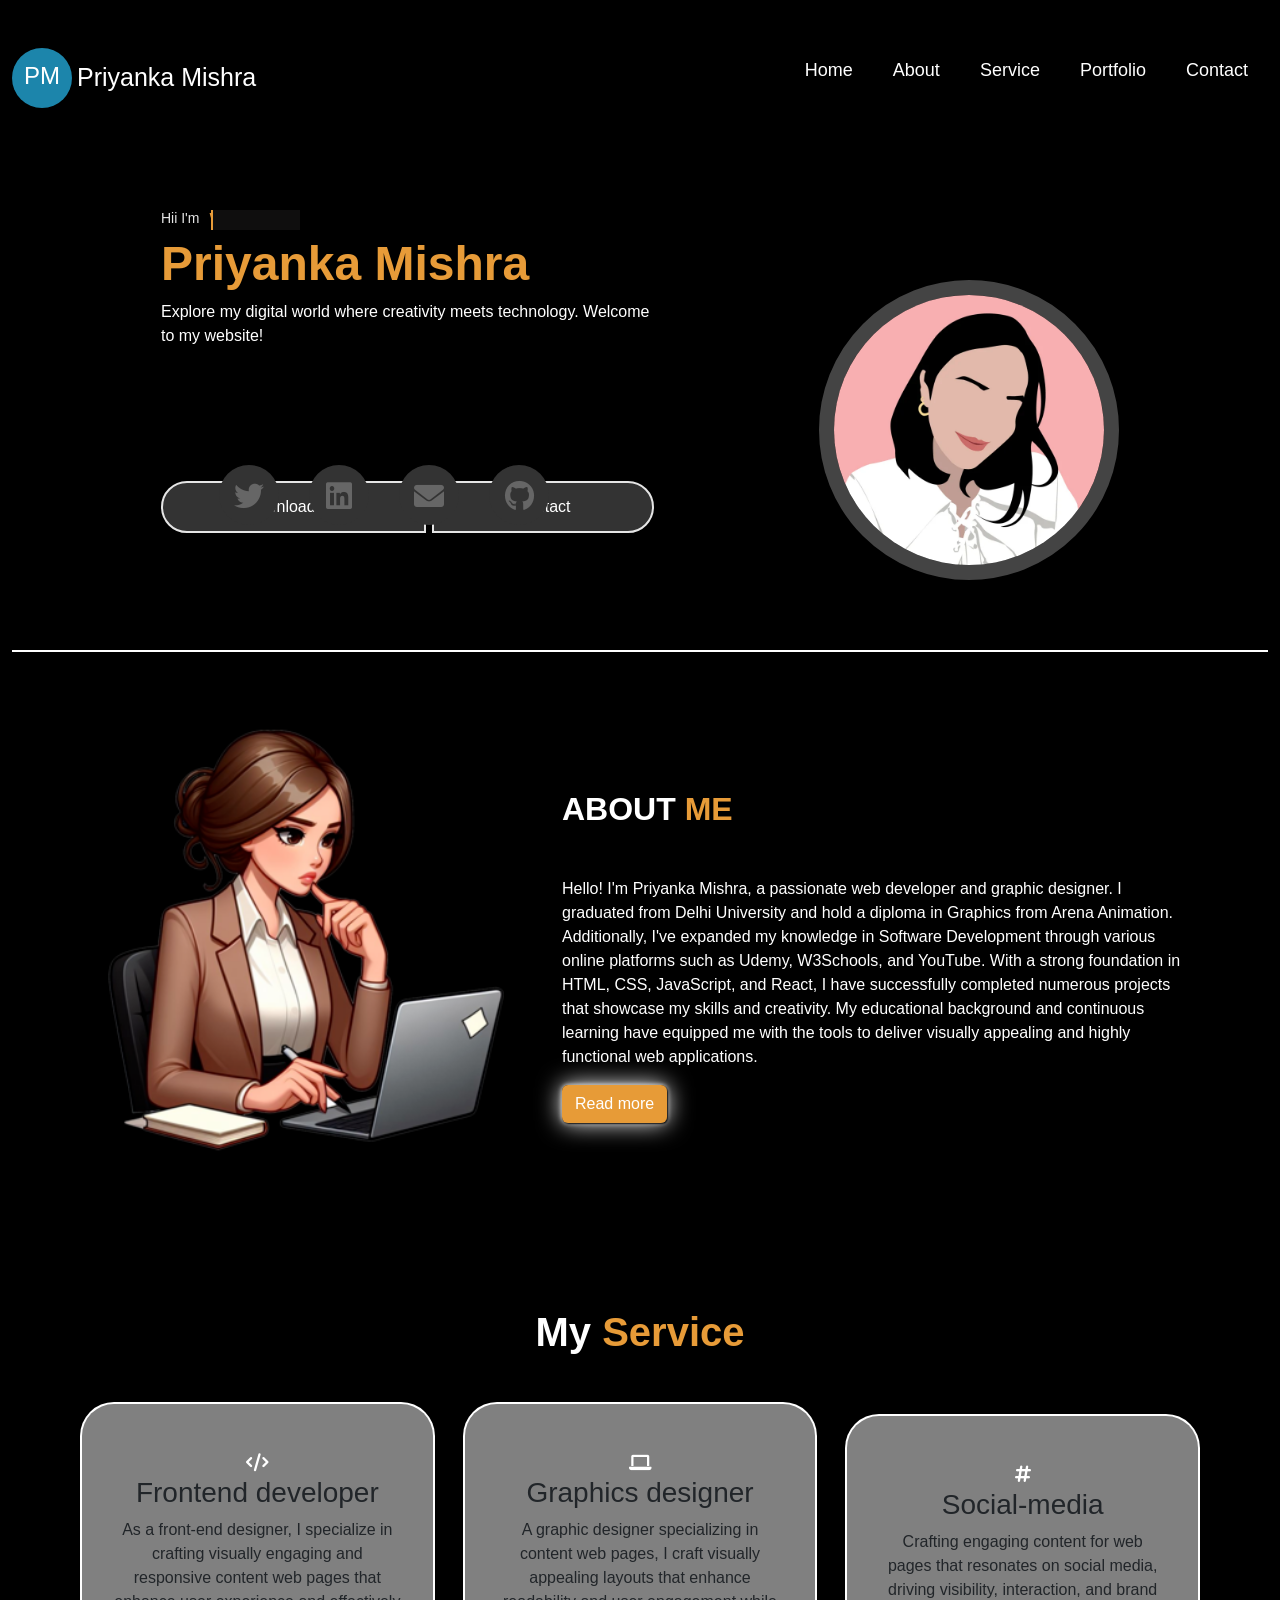
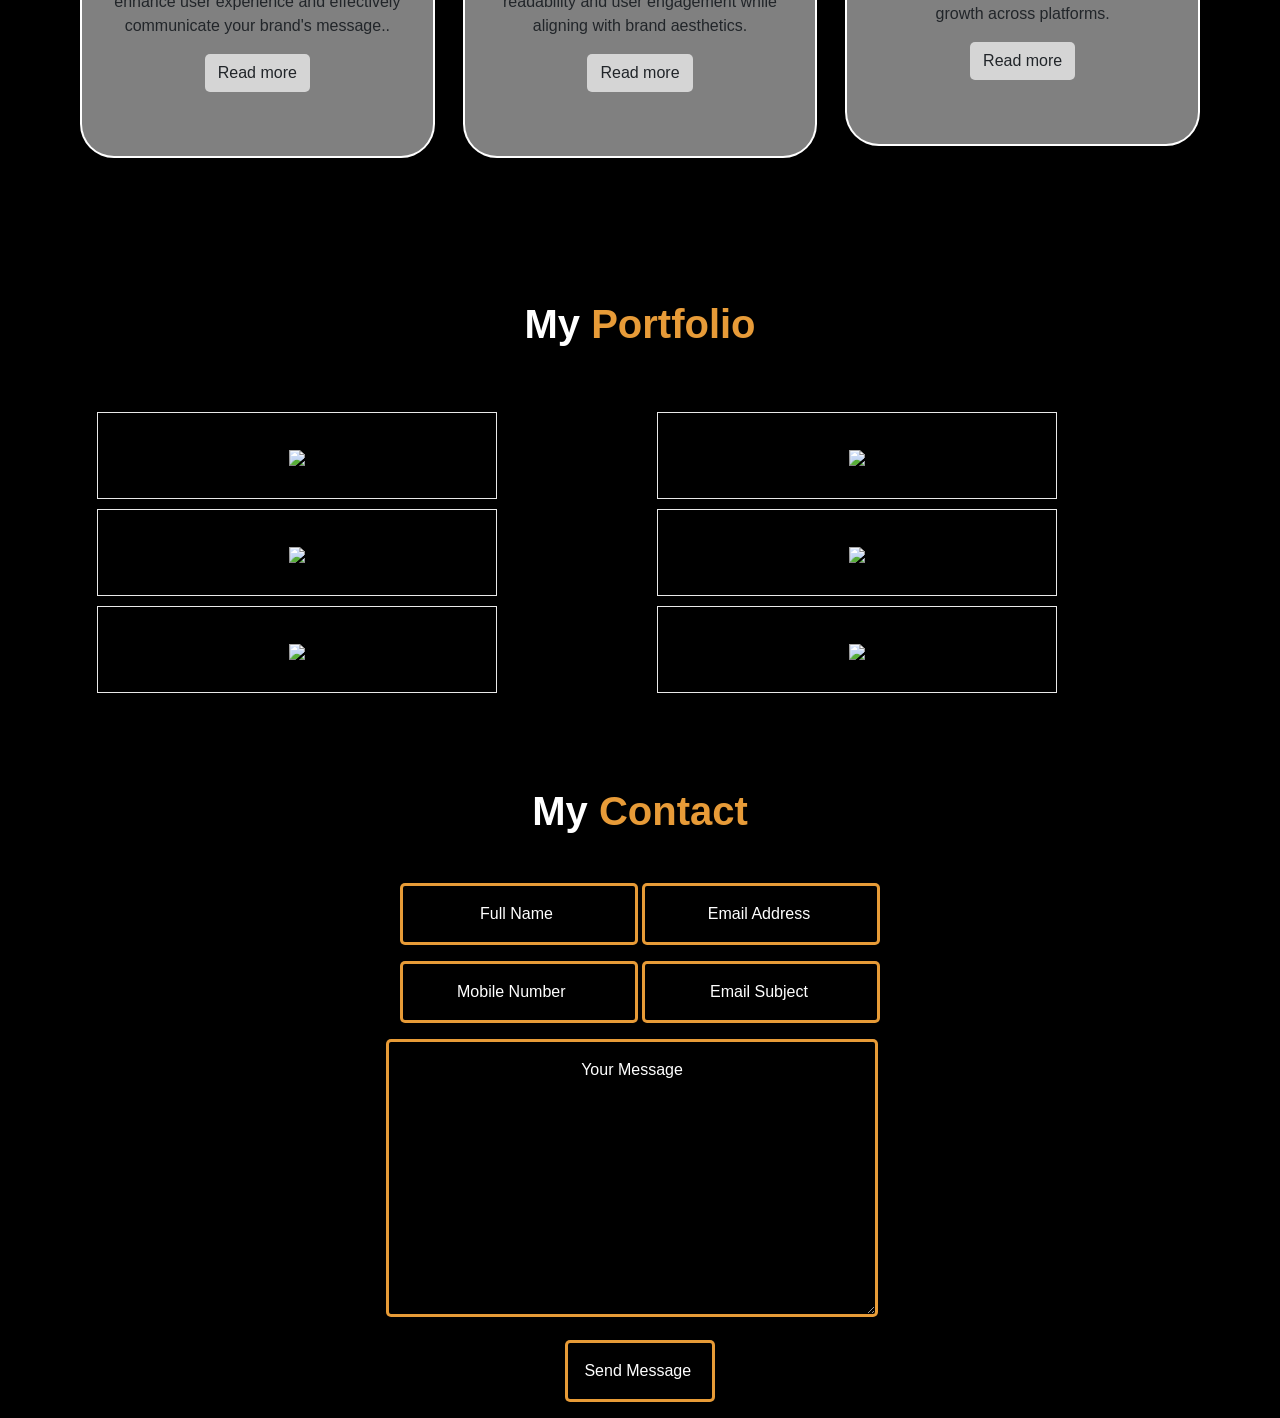
==== index.html @ 5ef2adea "Update index.html" ====
<!DOCTYPE html>
<html>

<head>
    <meta charset="UTF-8">
    <meta name="description" content="Free Web tutorials">
    <meta name="keywords" content="HTML, CSS, JavaScript">
    <meta name="author" content="John Doe">
    <meta name="viewport" content="width=device-width, initial-scale=1.0">
    <link rel="stylesheet" href="style.css">
    <link href="https://cdn.jsdelivr.net/npm/bootstrap@5.2.3/dist/css/bootstrap.min.css" rel="stylesheet"
        integrity="sha384-rbsA2VBKQhggwzxH7pPCaAqO46MgnOM80zW1RWuH61DGLwZJEdK2Kadq2F9CUG65" crossorigin="anonymous">
    <script src="https://cdn.jsdelivr.net/npm/bootstrap@5.2.3/dist/js/bootstrap.bundle.min.js"
        integrity="sha384-kenU1KFdBIe4zVF0s0G1M5b4hcpxyD9F7jL+jjXkk+Q2h455rYXK/7HAuoJl+0I4"
        crossorigin="anonymous"></script>
    <link rel="stylesheet" href="https://cdnjs.cloudflare.com/ajax/libs/font-awesome/6.0.0-beta3/css/all.min.css">




</head>
<title>
    Portfoli
</title>

<body>
    <button onclick="topFunction()" id="myBtn" title="Go to top"><i class="fa-solid fa-arrow-up"></i></button>
    <div class="hero-header container-fluid ">
        <div class="wrapper">
            <header>

                <nav class="navbar">

                    <div class="Logo">
                        <div class="logo-icon">PM</div>
                        <div class="logo-text">Priyanka Mishra</div>
                    </div>
                    <ul class="nav-links" id="navLinks">
                        <li class="close-btn" id="closeBtn">&times;</li>

                        <li><a href="#home" active>Home</a></li>
                        <li><a href="#About">About</a></li>
                       
                        <li><a href="#Service">Service</a></li>
                        <li><a href="#Portfolio">Portfolio </a></li>
                        <li><a href="#Contact">Contact</a></li>
                    </ul>
                    <div class="burger" id="burger">
                        <div class="line1"></div>
                        <div class="line2"></div>
                        <div class="line3"></div>
                    </div>

            </header>
            <div class="container " >


                <div class="hero-text">
                    <h5 class="text first-text">Hii I'm
                        <span class="text second-text"> Frontend Developer</span>
                    </h5>

                    <h1>Priyanka Mishra</h1>
                    <p>Explore my digital world where creativity meets technology. Welcome to my website!</p>

                    <div class="btn-group">
                        <a href="Images/Priyanka-Mishra.docx" download class="btn ">Download CV</a>
                        <a href="#Contact" class="btn">Contact</a>
                    </div>
                   
                    <div class=" Social-media">
                        <ul>
  <li>
    <a href="https://x.com/Priyank64738532" target="_blank" >
        <i class="fa-brands fa-twitter" ></i>
    </a>
  </li>
  <li>
    <a href="https://www.linkedin.com/in/its-priyankamishra" target="_blank" >
        <i class="fa-brands fa-linkedin"></i>
    </a>
    </li>
  <li>
    <a href="mailto:priyanka.mishra28011@gmail.com" target="_blank" class="social-icon">
        <i class="fas fa-envelope"></i>
    </a>
    
  </li>
  <li>
    <a href="https://github.com/miss-priyankamishra" target="_blank" class="social-icon">
        <i class="fab fa-github"></i>
    </a> 
  </li>
                    </div>
                    <div>

                    </div>
                </div>
                <div class="hero-pic">
                    <img src="Images/main.png" alt="profile Pic">
                </div>
              
            </div>
            <div class="line"></div>
        </div>
        <!-- ==== about =================== -->
        <div class="container">
            <section class="about" id="About">
                <div class="about-img">
                    <img src="Images/third.png">
                </div>
                <div class="about-content">
                    <h2>ABOUT <span>ME</span></h2>
                    <p>Hello! I'm Priyanka Mishra, a passionate web developer and graphic designer. I graduated from
                        Delhi University and hold a diploma in Graphics from Arena Animation. Additionally, I've
                        expanded my knowledge in Software Development through various online platforms such as Udemy,
                        W3Schools, and YouTube. With a strong foundation in HTML, CSS, JavaScript, and React, I have
                        successfully completed numerous projects that showcase my skills and creativity. My educational
                        background and continuous learning have equipped me with the tools to deliver visually appealing
                        and highly functional web applications.</p>
                    <a href="#" class="btn">Read more</a>
                </div>
             
            </section>
        </div>

        <!-- Service==========================  -->
<div class="container">
    <section class="Portfolio" id="Service">
        <h1 class="Portfolio-heading">My<span> Service</span>  </h1>
            <!-- <h2 class="heading">MY <span>Service</span></h2> -->
            <div class="Service-container">
                <div class="Service-box">
                    <i class="fa-solid fa-code"></i>
                    <h3>Frontend developer</h3>
                    <p>As a front-end designer, I specialize in crafting visually engaging and responsive content web pages that enhance user experience and effectively communicate your brand's message..</p>
                        <a href="#" class="btn">Read more</a>
                    </div>
                <div class="Service-box">
                    <i class="fa-solid fa-laptop"></i>
                    <h3>Graphics designer</h3>
                    <p>A graphic designer specializing in content web pages, I craft visually appealing layouts that enhance readability and user engagement while aligning with brand aesthetics.</p>
                        <a href="#" class="btn">Read more</a>
                    </div>
                <div class="Service-box">
                    <i class="fa-solid fa-hashtag"></i>
                    <h3>Social-media</h3>
                    <p>Crafting engaging content for web pages that resonates on social media, driving visibility, interaction, and brand growth across platforms.</p>
                    <a href="#" class="btn">Read more</a>
                        
                    </div>

            </div>
        </section>  
    </div>
    <!-- fortfoli================== -->
    <div class="container">
        <section class="Portfolio" id="Portfolio">
            <h1 class="Portfolio-heading">My<span> Portfolio</span>  </h1>
   <div class="Portfoli-container">
    <!-- <div class="portfolio-Box">
        <img src="Images/project1.jpeg" class="imges-fortolio">
        <div class="Portfolio-layer">
            <h4 class="text-Fortfolio">Web designer</h4>
            <i class="fa-solid fa-share-from-square"></i>
        </div>

    </div>
    -->
    <div class="row">
      <div class="col sm-8 x-sm-12"><div class="portfolio-Box">
            <img src="Images/project1.jpeg">
            <div class="Portfolio-layer">
                <h4 class="text-Fortfolio">EducationLearning</h4>
                <a href="https://miss-priyankamishra.github.io/EducationLearning/"><i class="fa-solid fa-share-from-square"></i></a>
            </div>
    
        </div></div>
        <div class="col sm-8 x-sm-12"><div class="portfolio-Box">
            <img src="Images/project1.jpeg">
            <div class="Portfolio-layer">
                <h4 class="text-Fortfolio">cooming soon</h4>
                <a href="https://miss-priyankamishra.github.io/EducationLearning/"><i class="fa-solid fa-share-from-square"></i></a>
            </div>
    
        </div></div>
        <div class="col sm-8 x-sm-12"><div class="portfolio-Box">
            <img src="Images/project1.jpeg">
            <div class="Portfolio-layer">
                <h4 class="text-Fortfolio">cooming soon</h4>
                <a href="https://miss-priyankamishra.github.io/EducationLearning/"><i class="fa-solid fa-share-from-square"></i></a>
            </div>
    
        </div></div>
        <div class="col sm-8 x-sm-12"><div class="portfolio-Box">
            <img src="Images/project1.jpeg">
            <div class="Portfolio-layer">
                <h4 class="text-Fortfolio">cooming soon</h4>
                <a href="https://miss-priyankamishra.github.io/EducationLearning/"><i class="fa-solid fa-share-from-square"></i></a>
            </div>
    
        </div></div>
        <div class="col sm-8 x-sm-12"><div class="portfolio-Box">
            <img src="Images/project1.jpeg">
            <div class="Portfolio-layer">
                <h4 class="text-Fortfolio">cooming soon</h4>
                <a href="https://miss-priyankamishra.github.io/EducationLearning/"><i class="fa-solid fa-share-from-square"></i></a>
            </div>
    
        </div></div>
        <div class="col sm-8 x-sm-12"><div class="portfolio-Box">
            <img src="Images/project1.jpeg">
            <div class="Portfolio-layer">
                <h4 class="text-Fortfolio">cooming soon</h4>
                <a href="https://miss-priyankamishra.github.io/EducationLearning/"><i class="fa-solid fa-share-from-square"></i></a>
            </div>
    
        </div></div>
    
    </div>
    
    <!-- <div class="portfolio-Box">
        <img src="Images/portfolio.jpg">
        <div class="Portfolio-layer">
            <h4 class="text-Fortfolio">Web designer</h4>
            <i class="fa-solid fa-share-from-square"></i>
        </div>

    </div>
    <div class="portfolio-Box">
        <img src="Images/portfolio.jpg">
        <div class="Portfolio-layer">
            <h4 class="text-Fortfolio">Web designer</h4>
            <i class="fa-solid fa-share-from-square"></i>
        </div>

    </div>
    <div class="portfolio-Box">
        <img src="Images/portfolio.jpg">
        <div class="Portfolio-layer">
            <h4 class="text-Fortfolio">Web designer</h4>
            <i class="fa-solid fa-share-from-square"></i>
        </div>

    </div>
    <div class="portfolio-Box">
        <img src="Images/portfolio.jpg">
        <div class="Portfolio-layer">
            <h4 class="text-Fortfolio">Web designer</h4>
            <i class="fa-solid fa-share-from-square"></i>
        </div>

    </div> -->
   </div>
   
        </div>
        <!-- ================ -->
        <div class="container-fluid">
            <section class="Contact" id="Contact">
                <h1 class="Contact-heading">My<span> Contact</span>  </h1>
<from action="">
    <div class="input-box">
        <input type="text" placeholder="Full Name ">
        <input type="email" placeholder="Email Address ">
    </div>
    <div class="input-box">
        <input type="number" placeholder="Mobile Number">
        <input type="text" placeholder="Email Subject ">
    </div>
    <div class="input-box">
    <textarea name="" id="" cols="40" rows="10" placeholder="Your Message" ></textarea>
    <br>
<input type="submit" value="Send Message " class="btn">
</div>
</from>

</section>

        </div>
        <!--  -->
        <script src="javafile.js"></script>
        <script src="https://cdn.jsdelivr.net/npm/bootstrap@5.2.3/dist/js/bootstrap.bundle.min.js
             ">
            </script>

        <script src="https://cdn.jsdelivr.net/npm/@popperjs/core@2.11.6/dist/umd/popper.min.js"
            integrity="sha384-oBqDVmMz9ATKxIep9tiCxS/Z9fNfEXiDAYTujMAeBAsjFuCZSmKbSSUnQlmh/jp3"
            crossorigin="anonymous"></script>
        <script src="https://cdn.jsdelivr.net/npm/bootstrap@5.2.3/dist/js/bootstrap.min.js"
            integrity="sha384-cuYeSxntonz0PPNlHhBs68uyIAVpIIOZZ5JqeqvYYIcEL727kskC66kF92t6Xl2V"
            crossorigin="anonymous"></script>

    </div>
</body>

</html>
---- style.css ----
*{
    box-sizing: border-box;
    padding: 0%;
    margin: 0%;
    font-family:sans-serif;
text-decoration: none;

}

body{
    /* overflow-x: hidden; */
}

.hero-header{
    width: 100%;
    height: 100%;
    min-height: 100vh;
    background: black;
    padding: 0;
    margin: 0;
}
.wrapper{
  width: 100%;
      max-width: 100%;
    margin: 0 ;
    padding: 0 ;

}
header{
    padding: 40px 0 30px;
    display: flex;
    justify-content: space-between;
    align-items: center;
    flex-wrap: wrap;

}
.Logo{
    display: inline-flex;
    justify-content: center;
    align-items: center;
}
.logo-icon{
    height: 60px;
    width: 60px;
    background-color: rgb(28, 133, 171);
    border-radius: 50%;
    color: #fff;
    font-weight: 700px;
    font-size: 1.5rem;
    padding: 10px;
    margin-right: 5px;
    cursor: pointer;
    text-align: center;
}

.logo-text {
    font-size: 25px;
    font-weight:500px ;
    color: white;
}

.bost-bout{
  color: white;
}

 .container{

    display: flex;
    justify-content: space-around;
    align-items: center;
    padding-top: 4rem;
 }
 .container .hero-pic{
    width: 300px;
    height: 300px;
    border-radius: 50%;
overflow: hidden;
border: 15px solid #444;
box-shadow: 5px 7px 25px rgb(0, 0, 0.5);
 }
 .hero-pic img{
    height:100% ;
    width: 100%;
    transition: 0.5s;
   
 }
  .hero-pic img:hover{
    transform: scale(1.2);
  }
  .hero-text .social .social-icon{
    color: #d5d5d5;
    margin-right: 10px;
    transition: 0.5s;
  }
 
 
  .hero-text .social .social-icon:hover{
     color: #fca93dea;
     transform: rotate(360deg);

  }
  .hero-text{
    max-width: 500px;
    display: flex;
    flex-direction: column;
  }
  .hero-text h1{
    font-weight: 600;
    color: #fca93dea;
  }
  .hero-text .first-text{
    color: #e5e5e5;
    font-size:14px;
    display: flex;
  }

  .hero-text .second-text{
    color: #fca93dea;
    position: relative;
    margin-left: 2%;
  }
.second-text::before{
    content: '';
    position: absolute;
    top:0;
    left:2%;
 width:100%;
 height: 20px;
    background-color: rgb(15, 14, 14);
    border-left:2px solid #fca93dea;
    animation: animate 4s steps(12) infinite }

    /* social media=============================== */
      
   .Social-media ul {
    margin: 0;
    padding: 0;
    display: flex;
    position: absolute;
    top:55%;
    left: 30%;
    transform: translate(-50%, -50%);
  }
  
 .Social-media ul li {
    list-style: none;
    margin: 0 15px;
  }
  
  .Social-media ul li a {
    position: relative; 
    display: block;
    width: 60px;
    height: 60px;
    text-align: center;
    line-height: 63px;
    background: #333;
    border-radius: 50%;
    font-size: 30px;
    color: #666;
    transition: .5s;
  }
  
  .Social-media ul li a::before {
    content: '';
    position: absolute;
    top: 0;
    left: 0;
    width: 100%;
    height: 100%;
    border-radius: 50%;
    background: #fca93dea;
    transition: .5s;
    transform: scale(.9);
    z-index: -1;
  }
  
  .Social-media ul li a:hover::before {
    transform: scale(1.1);
    box-shadow: 0 0 15px #fca93dea;
  }
  
  .Social-media ul li a:hover {
    color: #fca93dea;
    box-shadow: 0 0 5px #fca93dea;
    text-shadow: 0 0 5px #fca93dea;
  }

    /* ====================about ============ */


    /* #about{color: white;
    padding :80px 0 ;
  }
 .about-section{
     display:flex;
     justify-content:space-between;
     flex-wrap: wrap;
   }
   
  .about-1{
    flex-basis: 60%;

   }
.about-1 img {
  width: 100%;
          border-radius: 15px;

   }
 .about-2{
    flex-wrap: 60%;
   }
   .sub-title{
    font-weight: 600px;
   }
   .sub-title{
    font-size: 60px;
    font-weight: 600;
    color: #fff;
   }
  .tab-title{
    display: flex;
     margin:20px 0 40px ;

  }
   .tab-links{
     margin-right: 50px;
     font-size: 18px;
     font-weight: 500;
     cursor: pointer;
      position: relative;

   }
   p .tab-links:active{
      container:'';
      width:0 ;
      height: 3px;
      background: #ff004f;
      position: absolute;
      left: 0;
      bottom: -8px;
      transition: 0.5s;
    }
 .tab-links.active::after {
      width: 50%;
    } */

    .about{
      display: flex;
       justify-content: center;
       align-items: center;
       gap: 2rem;
       background: var(--snd-bg-color);
    }
    .line{
      border:white solid 1px ;
     
        width: 100%;
      
    }
    .about-img img{
      width: 35vw;
    }
    .about-content h2{
      text-align: left;
    line-height: l.2;
  margin: 2rem 0 3rem;
  color: #ffffff;
  font-weight: 600;
    }   

   .about-content h2:hover{ border-bottom: #fca93dea solid 1px;
    width:30%


    }
    .about-content span{
      color: #fca93dea;
      font-weight: 600;
    }
     .about-content p{
      color: white;
     }
     .about-content  .btn{
     
       background-color: #fca93dea;
       color:white;
  
      box-shadow : 1px 1px 2px black, 0 0 25px rgb(255, 255, 255), 0 0 5px rgb(255, 255, 255);
     } 
     .about-content  .btn:hover{
      background-color: white;
       color:#fca93dea ;
     }
     /* service  =================== */
  
.Service h1{
  margin-bottom: 5rem;
 /* text-align: center; */
}

.Service-box .btn{
  background-color: #d5d5d5;
   border-radius: 5px;

}
.Service-box .btn:hover{
  border: white 3px solid;
}
.Service-container{
   display: flex;
    justify-content: center;
    align-items: center;
    flex-wrap: wrap;
    gap: 2rem;
}
 .Service-container .Service-box{
flex: 1 1  20rem;
/* background:var(--snd-bg-color) ; */
padding: 3rem 2rem 4rem;
border-radius: 2rem;
text-align: center;
border: 2rem solid var(--bg-color);
transition: 2s ease ;
background-color: gray;
/* box-shadow: 0 10px -8px rgb(0 0 0 /78%); */
box-shadow: 0px 0px 0px 2px rgb(255, 255, 255)
 }
 .Service-container .Service-box:hover{
  /* border-color:var(--main-color) ; */
transform: scale(1.02);
 /* border:#fca93dea solid 3px ; */
 background-color: #fca93dea;
}

 .Service h1  span{
  color: #dcdcdcea;
  font-weight: 600;


}

.Service h1:hover{
   border-bottom: #fca93dea solid 1px;
  width:30%;
 

 

  }
  .Service-box i{
    color: white;
     font-weight: 600;
      font-size: large;
  }

.heading{
  color: #dcdcdcea;
  font-weight: 600;

} 
/*  fortfolio============================= */
.Portfolio h1 {
   color: white;
   font-weight: 600;
text-align: center;
margin-top: 5rem;
margin-bottom: 3rem;
}

.Portfolio-heading span{
  color:#fca93dea ;
}
.Portfolio h1 :hover{
  border-bottom: #fca93dea solid 1px;
}
.Portfolio-heading span:hover{
  border-bottom: #fca93dea solid 1px;
}
/* .Portfolio{
  background: var(--snd-bg-color);
}
.Portfoli-container{
  display: grid;
  grid-template-columns: repeat(3,1fr);
  align-items: center;
  gap: 2.5rem;
}

.Portfoli-container .Portfoli-Box{
  position: relative;
  border-radius: 2rem;
  box-shadow: 0 0 1rem var(--bg-color);
  overflow: hidden;
  display: flex;
}
.Portfoli-Box img{
  width: 100%;
  transition: 5s ease;
  opacity: 8.7;

}
.Portfoli-Box:hover img{
  transform: scale(1.1);
}
.Portfoli-Box .Portfoli-leyer{

position: absolute;
bottom: 0;
left: 0;
width: 100%;
height: 100%;
background: linear-gradient(rgba(0 ,0 ,0.1), var(--main-color));
display: flex;
 justify-content: center;
 flex-direction: column;
 text-align: center;
 padding: 0 4rem;
 transform: translate(100%);
 transition: .5s ease;

} */
/* .Portfoli-Box:hover .Portfoli-leyer{
  transform: translate(0);
}
.Portfoli-leyer h4{
  font-size:3rem ;

}
.Portfoli-leyer p{
  font-size: 1.6rem;
  margin:.3rem 0 1rem ;

}
.Portfoli-leyer a{
  display: flex;
  justify-content: center;
  align-items: center;
   width: 5rem;
   width: 5rem;
   background-color: #007ced ;
   border-radius: 50%;
}
.Portfoli-leyer a i{
  font-size: 2rem;
  color:white;
} */
    
.Portfoli-container
  {
    display: grid;
    grid-template-columns: auto auto auto;
    /* background-color: rgb(190, 184, 184); */
    padding: 10px;
  
  }
.Portfoli-container .portfolio-Box{
    /* background-color: rgba(196, 51, 51, 0.8); */
    border: 1px solid #fefefeea;
    padding: 20px;
    font-size: 30px;
    text-align: center;
     margin:6px 3px 4px 5px;
     width: 400px;
     height: auto;}

.Portfolio{
  width: 100%;
}

.Portfoli-container .Portfoli-Box{
  position: relative;
  border-radius: 2rem;
  box-shadow: 0 0 1rem var(--bg-color);
  overflow: hidden;
  display: flex;
}
.Portfoli-container .portfolio-Box img
{
  width: 100%;
  opacity: 8.7;

}
/*  */
.portfolio-Box {
  position: relative;
  width: 50%;
}
.imges-fortolio {
  display: block;
  width: 100%;
  height: auto;
}

.Portfolio-layer {
  position: absolute;
  bottom: 0;
  left: 0;
  /* right: 0; background-image: linear-gradient(#fca93dea; */
  background-color: #fca93dea;
  /* opacity: 0.7; */
  
  overflow: hidden;
  width: 100%;
  height: 0;
  /* transition: .5s ease; */
  
}

.portfolio-Box:hover .Portfolio-layer {
  height: 100%;

}

.text-Fortfolio{  color: white;
  font-size: 20px;
  position: absolute;
  top: 50%;
  left: 50%;
  -webkit-transform: translate(-50%, -50%);
  -ms-transform: translate(-50%, -50%);
  transform: translate(-50%, -50%);
  text-align: center;
}


/* Contact====================== */
.Contact h1 {
  color: white;
  font-weight: 600;
text-align: center;
margin-top: 5rem;
margin-bottom: 3rem;
}

.Contact-heading span{
 color:#fca93dea ;
}
.Contact h1 :hover{
 border-bottom: #fca93dea solid 1px;
}
.Contact-heading span:hover{
 border-bottom: #fca93dea solid 1px;
}
.input-box{
  /* background-color: #007ced; */
text-align: center;
 }
 .input-box input{
 
text-align: center;
 border:#fca93dea solid 3px ;
 background-color: black;
  margin-bottom: 1rem;
  padding: 1rem;
  color: white;
  border-radius: 5px;
 }
 .input-box textarea{
  text-align: center;
 border:#fca93dea solid 3px ;
 background-color: black;
  margin-bottom: 1rem;
  margin-right: 1rem;
  padding: 1rem;
  color: white;
  border-radius: 5px;
 
 }
 ::placeholder {
  color:white;
  opacity: 1; /* Firefox */
}

 textarea {
background-color: #000000;
justify-content: center;
 width: 40%;
 height: auto;
}
/* bottom to top */


#myBtn {
  display: none;
  position: fixed;
  bottom: 20px;
  right: 30px;
  z-index: 99;
  font-size: 18px;
  border: none;
  outline: none;
  background-color: white;
  color: #fca93dea;
  cursor: pointer;
  padding: 15px;
  border-radius: 4px;
}

#myBtn:hover {
  background-color: #fca93dea;
  color: white;
}
/* .Contact form{max-width: 70rem;
height: 1rem auto;
text-align: center;
margin-bottom: 3rem;

}
 .Contact form .input-box{
  display: flex;
  justify-content: space-between;
  flex-wrap: wrap;

 }
 .Contact form .input-box input ,.Contact form textarea {
  width: 100%;
  padding: 1.5rem;
  font-size: 1.6rem;
  color: var(--text-color);
  background: var(--snd-bg-color);
  border-radius: 2rem;
  margin: 7rem 0;
 }

 .Contact form .input-box input{
  width: 40%;
 }
 .Contact form textarea{
  resize: none;
  

 }
 .Contact form .btn{
  margin-top: 2rem;
  cursor: pointer;
 } */
/* ==================== */
 @keyframes animate{
    40%, 60% {
        left: 100%;
    }
   100% {
        left:0 ;
    }
 }
  .hero-text h1{
    color: #fca93dea;
    font-size: 3rem;
    font-weight: 600;
  }
  .hero-text p {
    color: white;
  }
  .btn-group {
    margin: 7rem 0;
  }
  
  .btn-group .btn{
    border-color: #d5d5d5;
     color: #fff;
     background-color: #333;
     padding: 12px 25px;
     margin:5px 0 ;
     margin-right:7px;
     border-radius: 30px;
     border: 2px solid #e5e5e5;
     box-shadow: 0 10px -8px rgb(0 0 0 /78%);

  }
  
  .btn-group .btn:hover{
    border-color: #fca93dea;
    color: #fca93dea;
  }
  .social a  {
    color: #d5d5d5;
    font-size: 18px;
    margin-right: 10px;transition: 0.5s;
  }
   /* .social  svg{
    color: #007ced;
    transform: rotate(360deg);
  } */
  /* responsive */

  @media(max-width:930px){
    nav .toggleteben{

      display: initial;
    }
    .click{
      top: 45px;
    }
    .click span{
      position: absolute;
       margin-top: 12px;
    }
    .click span:first-child{
      transform: rotate(-45deg);
    }
    .click span:nth-child(2)
    
    {
      opacity: 0;
      margin: 0;
    }
    .click span:last-child{
      transform: rotate(45deg);
      top:o;
    }
    nav .navlink{
      position: absolute;
      top:110px;
      right:-100%;
      bottom: 0;
      width: 60%;
      height: 100vh;
   
      z-index: 3;
      box-shadow: 5px 13px 30px rgba(0, 0, 0, 1);
transition: 0.5s;
padding: 25px 0px;

    }
    nav .navlink li{
      display: block;

    }
  }
   nav .navlink li a {
     display: block;
     margin-bottom: 15px;
     text-align: center;

  }
   nav .navlink.open{
    right:0;
   }
    
   @media(max-width:768px)
   {
    .container{
      flex-direction: column;
      padding-top: 2rem;
    }
    .hero-text{
      padding: 40px 0px;

    }
    /* .hero-pic img{
      height:100% ;
      width: 100%;
      transition: 0.5s;
     
   } */

   }
   /*  newanimation================================ */
* {
    margin: 0;
    padding: 0;
    box-sizing: border-box;
}

body {
    font-family: Arial, sans-serif;
}

.navbar {
   width: 100%;
    display: flex;
    justify-content: space-between;
    align-items: center;
    padding: 10px 20px;
}

.logo {
    color: white;
    font-size: 24px;
}

.nav-links {
    list-style: none;
    display: flex;
}

.nav-links li {
    padding: 0 25px ;
}

.nav-links a {
    color: white;
    text-decoration: none;
    font-size: 25px;
}
.nav-links a:hover{
  color: #fca93dea;
}
.burger {
    display: none;
    cursor: pointer;
}

.burger div {
    width: 25px;
    height: 3px;
    background-color: white;
    margin: 10px;
    transition: all 0.3s ease;
}

/* Responsive Styles */
@media screen and (max-width: 768px) {
    .nav-links {
        display: none;
        flex-direction: column;
        width: 100%;
        position: absolute;
        top: 60px;
        left: 0;
     
        text-align: center;
        transition: all 0.5s ease;
    }

    .nav-links.active {
        display: flex;
        left: 0;
    }

    .nav-links li {
        padding: 10px 0;
    }

    .burger {
        display: block;
    }
}
/* =========================== */
* {
  margin: 0;
  padding: 0;
  box-sizing: border-box;
}

body {
  font-family: Arial, sans-serif;
}

.navbar {
  display: flex;
  justify-content: space-between;
  align-items: center;

  padding: 10px 20px;
}

.logo {
  color: white;
  font-size: 24px;
}

.nav-links {
  list-style: none;
  display: flex;
  align-items: center;
}

.nav-links li {
  padding: 0 20px;
}

.nav-links a {
  color: white;
  text-decoration: none;
  font-size: 18px;
}

.burger {
  display: none;
  cursor: pointer;
}

.burger div {
  width: 25px;
  height: 3px;
  background-color: white;
  margin: 5px;
  transition: all 0.3s ease;
}

.close-btn {
  display: none;
  font-size: 30px;
  color: white;
  cursor: pointer;
  padding: 0 20px;
}

/* Responsive Styles */
@media screen and (max-width: 768px) {
  .nav-links {
      display:none;
      flex-direction: column;
      width:100%;
      position: absolute;
      top: 60px;
    right: 10%;
      
      background-color: #333;
      text-align: right;
      transition: all 0.5s ease;
       justify-content: start;
  }

  .nav-links.active {
      display: flex;
  }

  .nav-links li {
      padding: 10px 0;
  }

  .burger {
      display: block;
  }

  .close-btn {
      display: block;
  }

  .nav-links li :hover{
  
    padding: 5%;
     background-color: #007ced;
  }
  .Portfoli-container .portfolio-Box{
    width: 100%;
    border: 2px  solid rgb(255, 255, 255);

 }
 .Portfoli-container .portfolio-Box img
{
  width: 400px;
    opacity: 8.7;

}
.about-img img{
display: none;
}
.Social-media ul li {
  list-style: none;
  margin: 0  20px 40px;
   margin-top: 5rem;
}
.container .hero-pic{
margin-bottom: 20px;
 margin-top: -30px;
}
 .input-box input{
width: 100%;
}
 .input-box textarea{
   width: 100%;
 }
}

@media (max-width: 480px) {
 .Portfoli-container .portfolio-Box{
    width: 100%;
    border: 2px  solid rgb(255, 255, 255);

 }
 .Portfoli-container .portfolio-Box img
{
  width: 300px;
  opacity: 8.7;

}
.about-img img{
display: none;
}
.Social-media ul li {
  list-style: none;
  margin: 0 30px 20px 40px;
   margin-top: 10rem;
}
.container .hero-pic{
margin-bottom: 20px;
 margin-top: -30px;
}
 .input-box input{
width: 100%;
}
 .input-box textarea{
   width: 100%;
 }
}
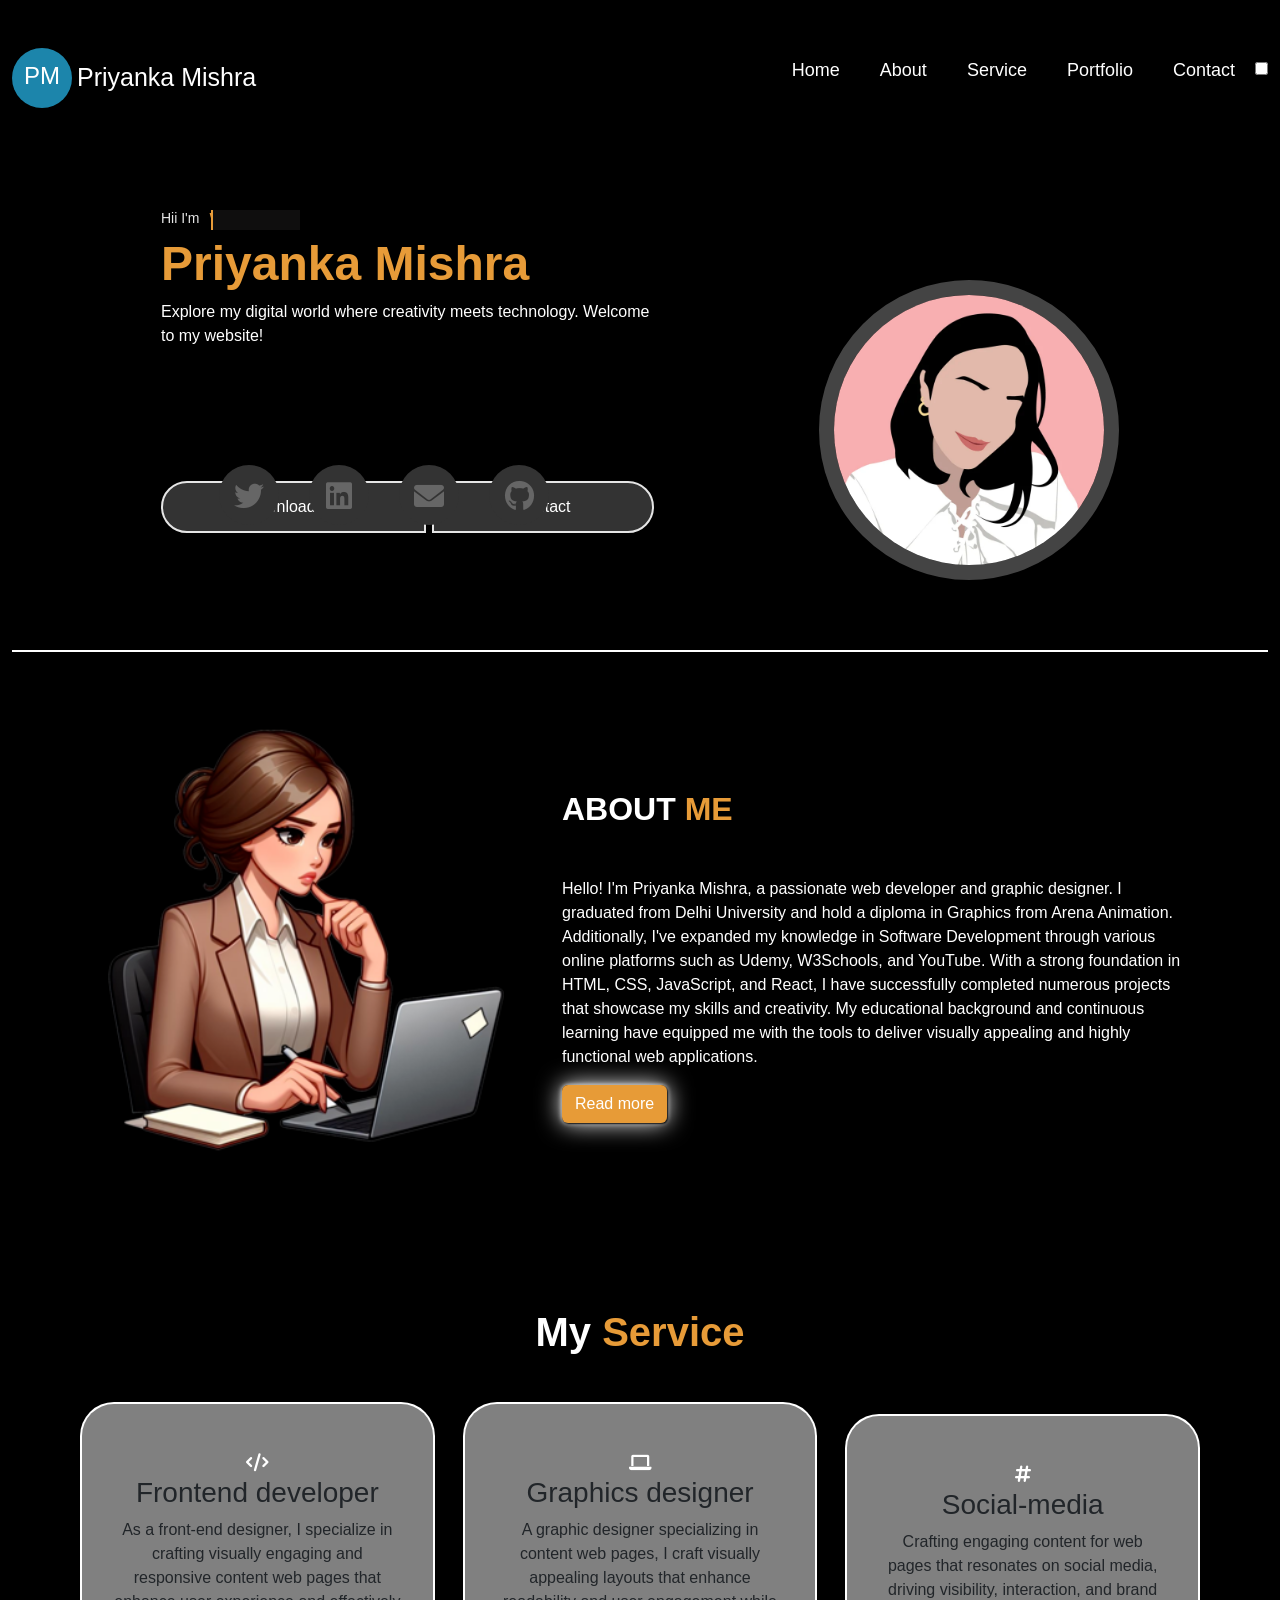
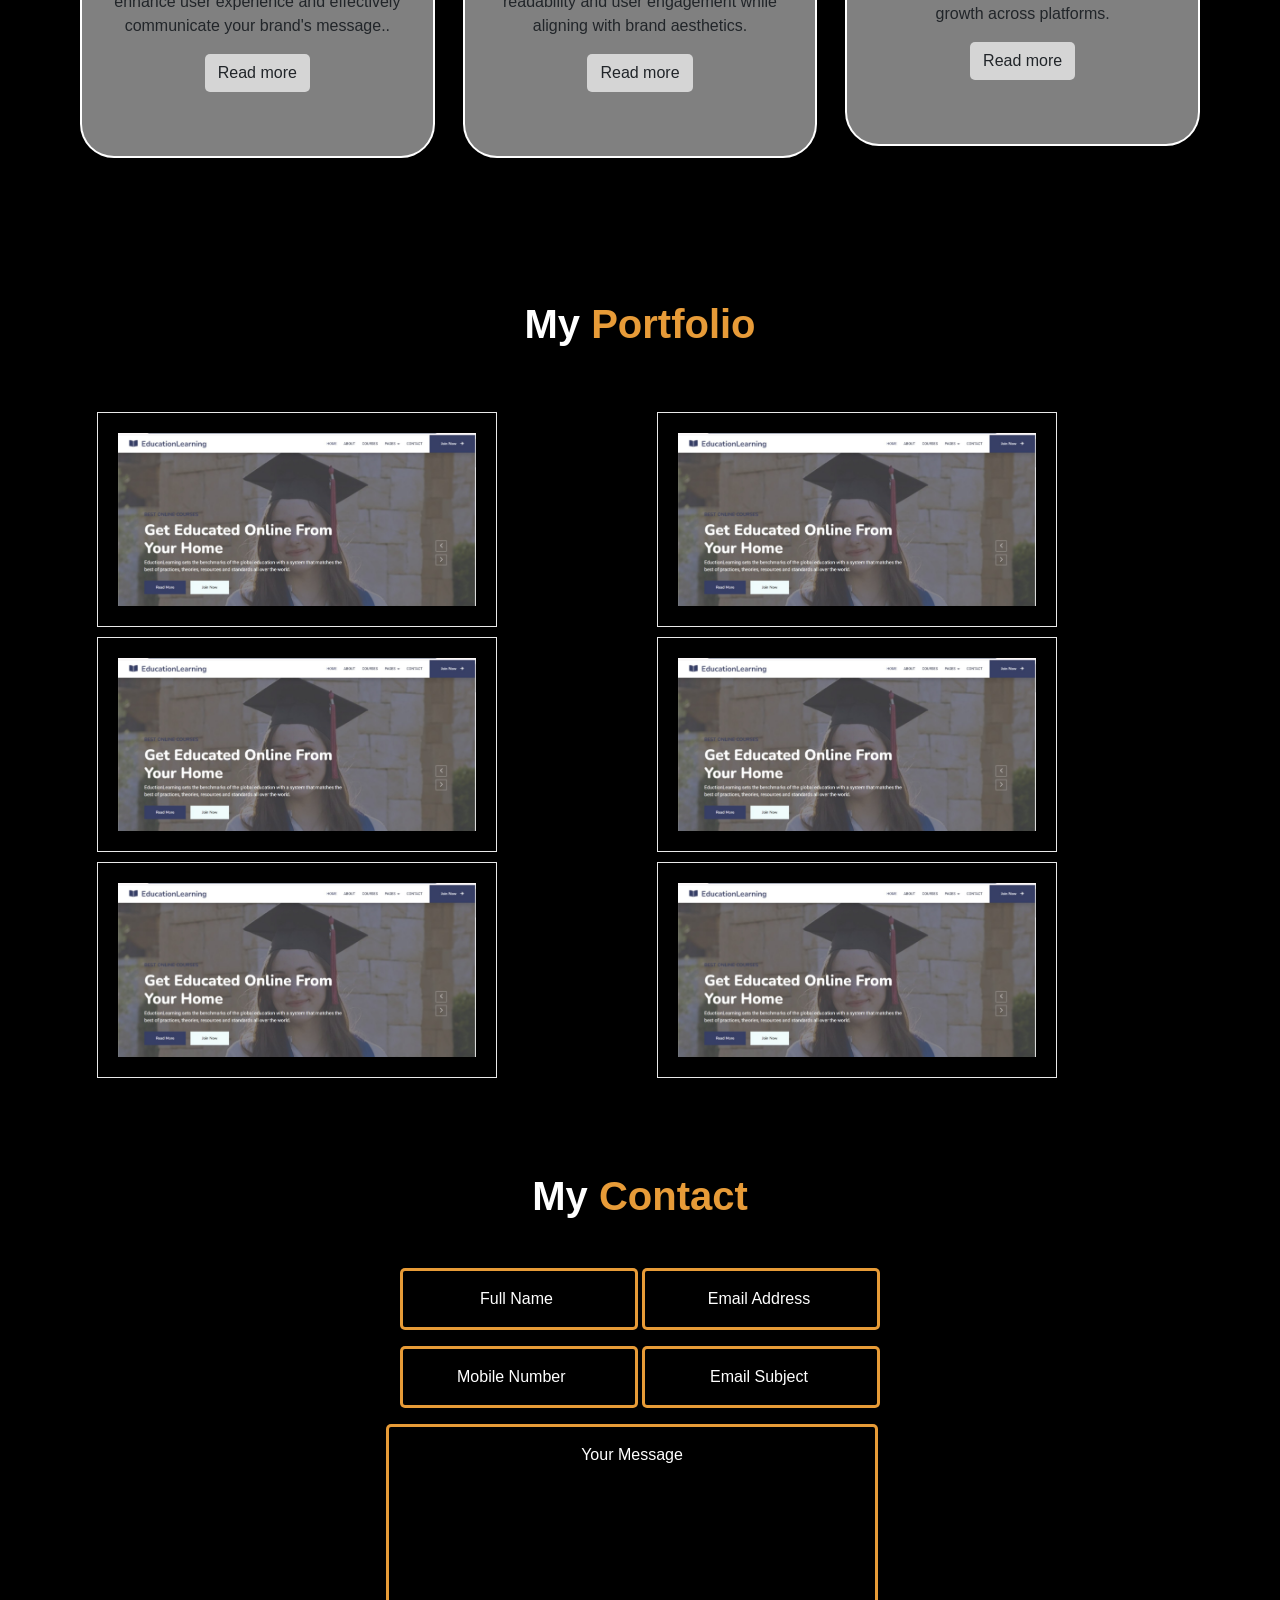
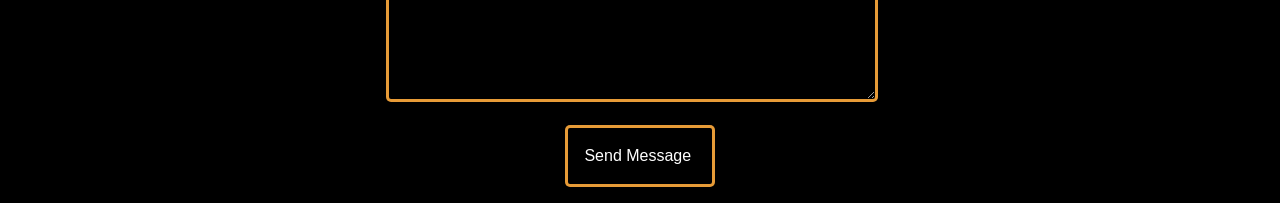
==== commit a0ed33e7: "Update index.html" ====
--- a/index.html
+++ b/index.html
@@ -22,7 +22,6 @@
 <title>
     Portfoli
 </title>
-
 <body>
     <button onclick="topFunction()" id="myBtn" title="Go to top"><i class="fa-solid fa-arrow-up"></i></button>
     <div class="hero-header container-fluid ">
@@ -44,6 +43,10 @@
                         <li><a href="#Service">Service</a></li>
                         <li><a href="#Portfolio">Portfolio </a></li>
                         <li><a href="#Contact">Contact</a></li>
+                        <label class="switch">
+                            <input type="checkbox" id="modeToggle">
+                            <span class="slider"></span>
+                        </label>
                     </ul>
                     <div class="burger" id="burger">
                         <div class="line1"></div>
@@ -159,7 +162,7 @@
             <h1 class="Portfolio-heading">My<span> Portfolio</span>  </h1>
    <div class="Portfoli-container">
     <!-- <div class="portfolio-Box">
-        <img src="Images/project1.jpeg" class="imges-fortolio">
+        <img src="Images/portfolio.jpg" class="imges-fortolio">
         <div class="Portfolio-layer">
             <h4 class="text-Fortfolio">Web designer</h4>
             <i class="fa-solid fa-share-from-square"></i>
@@ -168,7 +171,7 @@
     </div>
     -->
     <div class="row">
-      <div class="col sm-8 x-sm-12"><div class="portfolio-Box">
+        <div class="col sm-8 x-sm-12"><div class="portfolio-Box">
             <img src="Images/project1.jpeg">
             <div class="Portfolio-layer">
                 <h4 class="text-Fortfolio">EducationLearning</h4>
@@ -179,78 +182,46 @@
         <div class="col sm-8 x-sm-12"><div class="portfolio-Box">
             <img src="Images/project1.jpeg">
             <div class="Portfolio-layer">
-                <h4 class="text-Fortfolio">cooming soon</h4>
-                <a href="https://miss-priyankamishra.github.io/EducationLearning/"><i class="fa-solid fa-share-from-square"></i></a>
-            </div>
-    
-        </div></div>
-        <div class="col sm-8 x-sm-12"><div class="portfolio-Box">
-            <img src="Images/project1.jpeg">
-            <div class="Portfolio-layer">
-                <h4 class="text-Fortfolio">cooming soon</h4>
-                <a href="https://miss-priyankamishra.github.io/EducationLearning/"><i class="fa-solid fa-share-from-square"></i></a>
-            </div>
-    
-        </div></div>
-        <div class="col sm-8 x-sm-12"><div class="portfolio-Box">
-            <img src="Images/project1.jpeg">
-            <div class="Portfolio-layer">
-                <h4 class="text-Fortfolio">cooming soon</h4>
-                <a href="https://miss-priyankamishra.github.io/EducationLearning/"><i class="fa-solid fa-share-from-square"></i></a>
-            </div>
-    
-        </div></div>
-        <div class="col sm-8 x-sm-12"><div class="portfolio-Box">
-            <img src="Images/project1.jpeg">
-            <div class="Portfolio-layer">
-                <h4 class="text-Fortfolio">cooming soon</h4>
-                <a href="https://miss-priyankamishra.github.io/EducationLearning/"><i class="fa-solid fa-share-from-square"></i></a>
-            </div>
-    
-        </div></div>
-        <div class="col sm-8 x-sm-12"><div class="portfolio-Box">
-            <img src="Images/project1.jpeg">
-            <div class="Portfolio-layer">
-                <h4 class="text-Fortfolio">cooming soon</h4>
-                <a href="https://miss-priyankamishra.github.io/EducationLearning/"><i class="fa-solid fa-share-from-square"></i></a>
-            </div>
-    
-        </div></div>
-    
-    </div>
-    
-    <!-- <div class="portfolio-Box">
-        <img src="Images/portfolio.jpg">
-        <div class="Portfolio-layer">
-            <h4 class="text-Fortfolio">Web designer</h4>
-            <i class="fa-solid fa-share-from-square"></i>
-        </div>
-
-    </div>
-    <div class="portfolio-Box">
-        <img src="Images/portfolio.jpg">
-        <div class="Portfolio-layer">
-            <h4 class="text-Fortfolio">Web designer</h4>
-            <i class="fa-solid fa-share-from-square"></i>
-        </div>
-
-    </div>
-    <div class="portfolio-Box">
-        <img src="Images/portfolio.jpg">
-        <div class="Portfolio-layer">
-            <h4 class="text-Fortfolio">Web designer</h4>
-            <i class="fa-solid fa-share-from-square"></i>
-        </div>
-
-    </div>
-    <div class="portfolio-Box">
-        <img src="Images/portfolio.jpg">
-        <div class="Portfolio-layer">
-            <h4 class="text-Fortfolio">Web designer</h4>
-            <i class="fa-solid fa-share-from-square"></i>
-        </div>
-
-    </div> -->
+                <h4 class="text-Fortfolio">coming soon</h4>
+                <a href="https://miss-priyankamishra.github.io/EducationLearning/"><i class="fa-solid fa-share-from-square"></i></a>
+            </div>
+    
+        </div></div>
+        <div class="col sm-8 x-sm-12"><div class="portfolio-Box">
+            <img src="Images/project1.jpeg">
+            <div class="Portfolio-layer">
+                <h4 class="text-Fortfolio">coming soon</h4>
+                <a href="https://miss-priyankamishra.github.io/EducationLearning/"><i class="fa-solid fa-share-from-square"></i></a>
+            </div>
+    
+        </div></div>
+        <div class="col sm-8 x-sm-12"><div class="portfolio-Box">
+            <img src="Images/project1.jpeg">
+            <div class="Portfolio-layer">
+                <h4 class="text-Fortfolio">coming soon</h4>
+                <a href="https://miss-priyankamishra.github.io/EducationLearning/"><i class="fa-solid fa-share-from-square"></i></a>
+            </div>
+    
+        </div></div>
+        <div class="col sm-8 x-sm-12"><div class="portfolio-Box">
+            <img src="Images/project1.jpeg">
+            <div class="Portfolio-layer">
+                <h4 class="text-Fortfolio">coming soon</h4>
+                <a href="https://miss-priyankamishra.github.io/EducationLearning/"><i class="fa-solid fa-share-from-square"></i></a>
+            </div>
+    
+        </div></div>
+        <div class="col sm-8 x-sm-12"><div class="portfolio-Box">
+            <img src="Images/project1.jpeg">
+            <div class="Portfolio-layer">
+                <h4 class="text-Fortfolio">coming soon</h4>
+                <a href="https://miss-priyankamishra.github.io/EducationLearning/"><i class="fa-solid fa-share-from-square"></i></a>
+            </div>
+    
+        </div></div>
+    
+    </div>
+   
    </div>
    
         </div>
@@ -293,4 +264,5 @@
     </div>
 </body>
 
+
 </html>
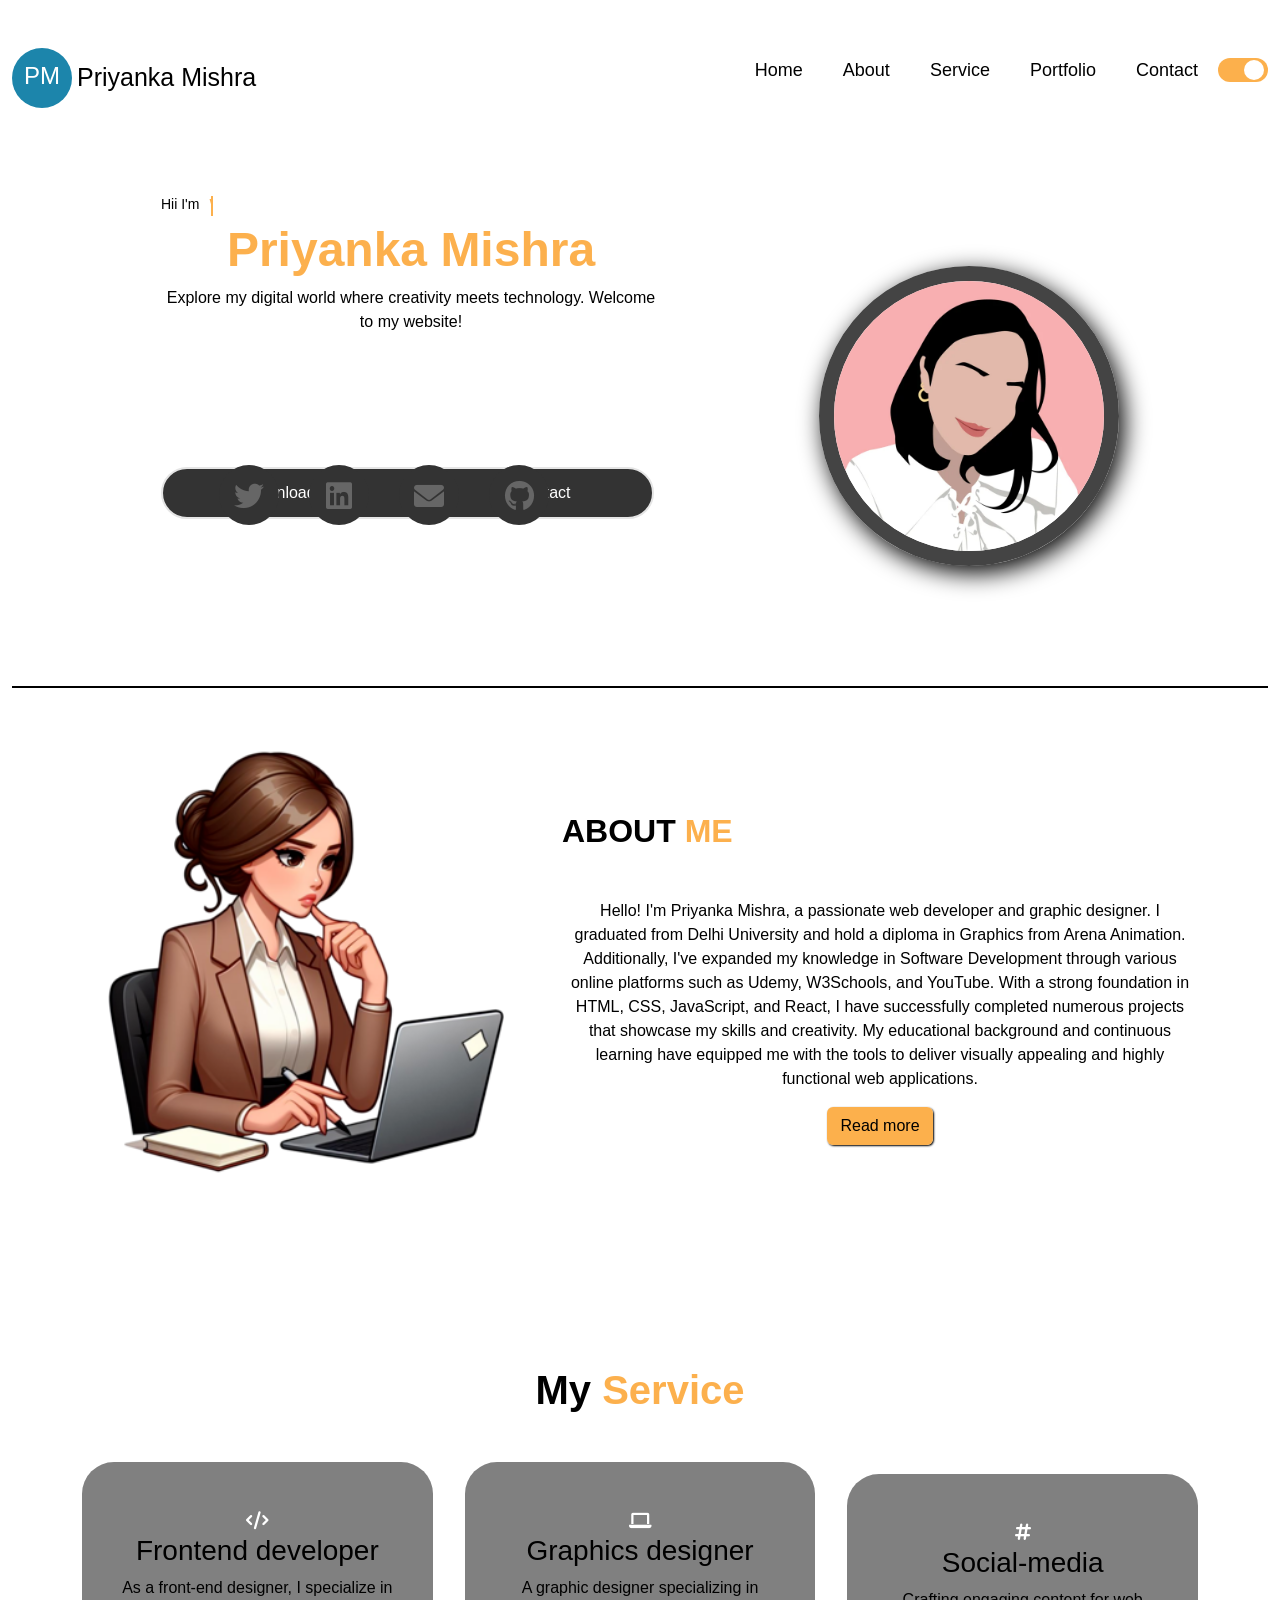
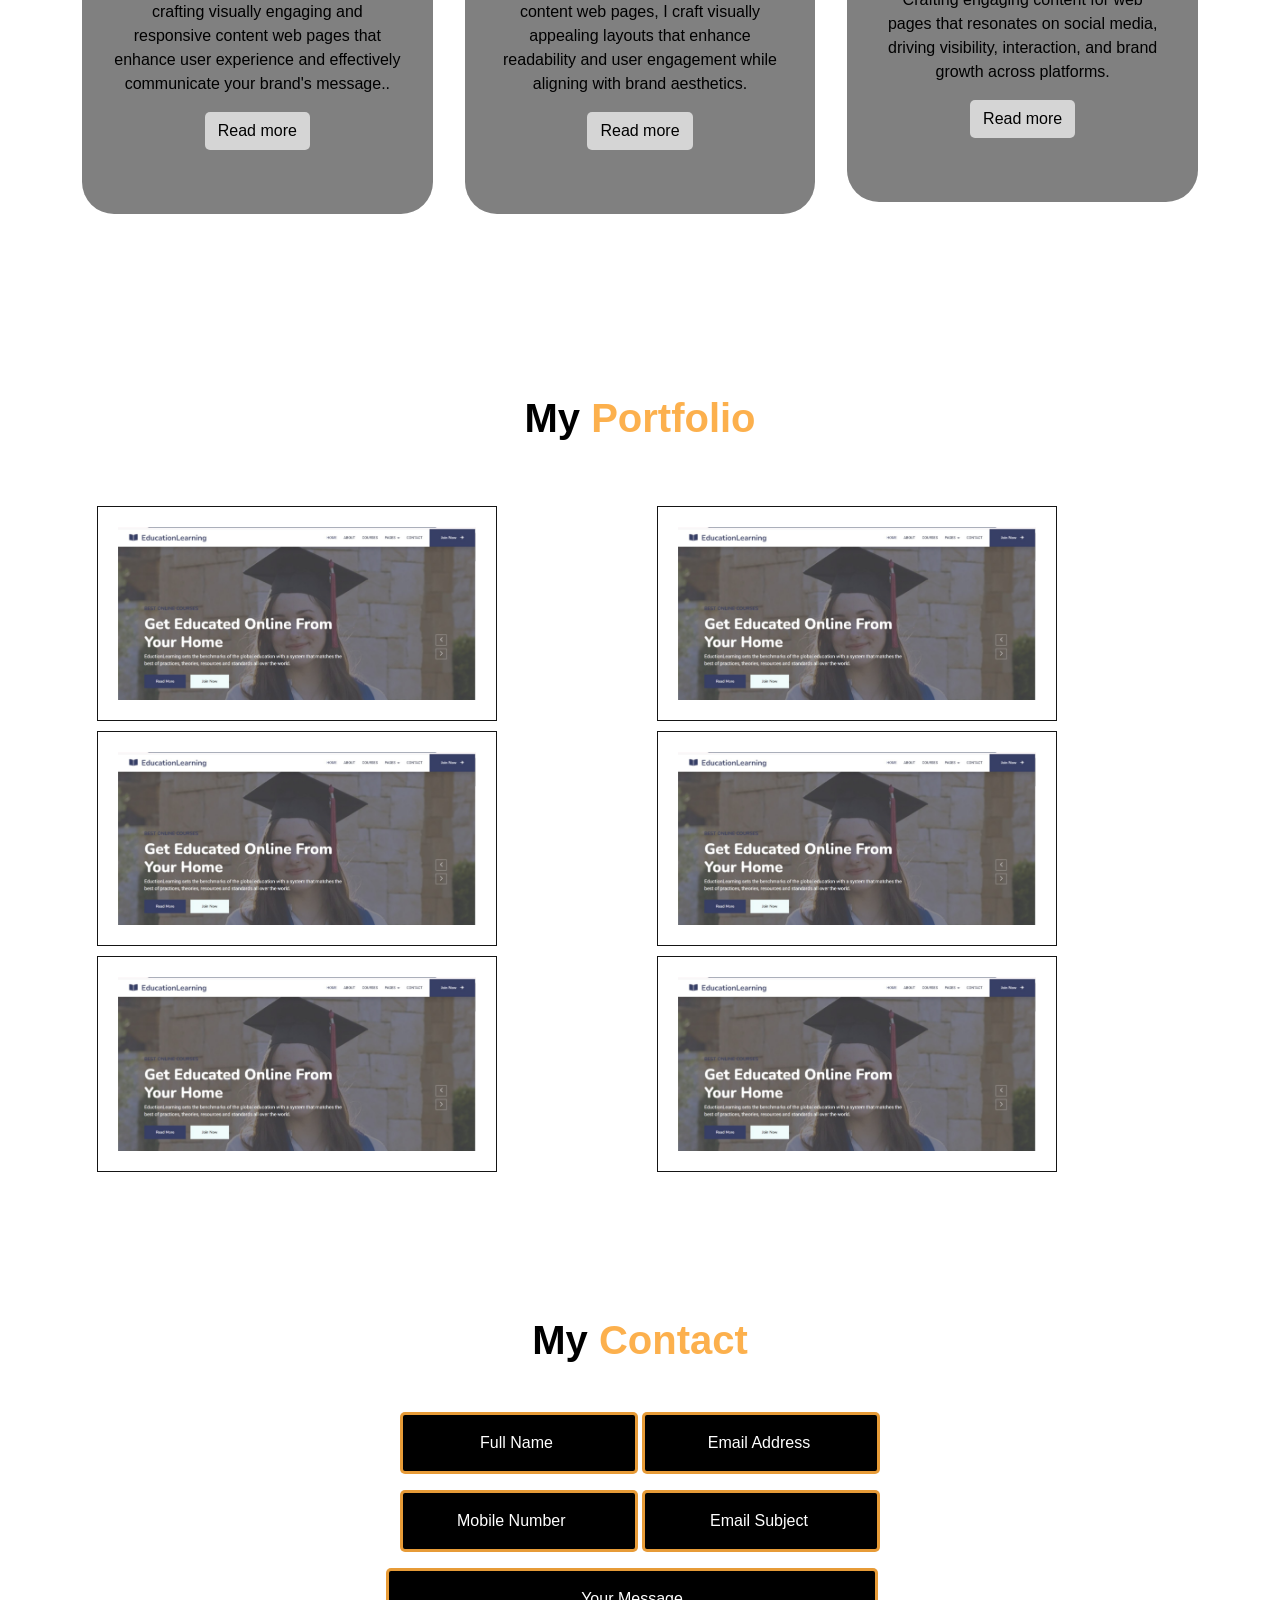
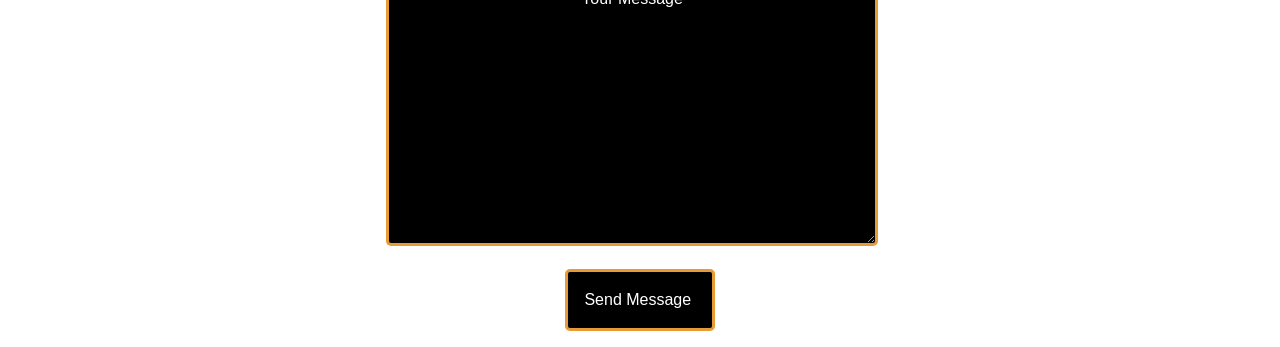
==== commit 67b1d578: "Update index.html" ====
--- a/index.html
+++ b/index.html
@@ -44,7 +44,7 @@
                         <li><a href="#Portfolio">Portfolio </a></li>
                         <li><a href="#Contact">Contact</a></li>
                         <label class="switch">
-                            <input type="checkbox" id="modeToggle">
+                            <input type="checkbox" id="modeToggle" checked>
                             <span class="slider"></span>
                         </label>
                     </ul>
--- a/style.css
+++ b/style.css
@@ -8,17 +8,21 @@
 }
 
 body{
-    /* overflow-x: hidden; */
-}
+    margin: 0;
+    padding: 0;
+    font-family: Arial, sans-serif;
+    transition: background-color 0.3s ease, color 0.3s ease;
+  }
 
 .hero-header{
     width: 100%;
     height: 100%;
     min-height: 100vh;
-    background: black;
+    /* background: black; */
     padding: 0;
     margin: 0;
 }
+
 .wrapper{
   width: 100%;
       max-width: 100%;
@@ -109,7 +113,7 @@
     color: #fca93dea;
   }
   .hero-text .first-text{
-    color: #e5e5e5;
+    /* color: #e5e5e5; */
     font-size:14px;
     display: flex;
   }
@@ -129,7 +133,149 @@
     background-color: rgb(15, 14, 14);
     border-left:2px solid #fca93dea;
     animation: animate 4s steps(12) infinite }
-
+    /* Button */
+/* Basic styling */
+
+/* Light Mode Styles */
+body.light-mode {
+  background-color: white;
+  color: black;
+}
+body.light-mode a {
+  color: black;
+font-weight: 400;
+}
+.container {
+  text-align: center;
+  padding: 50px;
+}
+
+body.light-mode .second-text::before{
+  content: '';
+  position: absolute;
+  top:0;
+  left:2%;
+width:100%;
+height: 20px;
+  background-color: rgb(255, 255, 255);
+  border-left:2px solid #fca93dea;
+  animation: animate 4s steps(12) infinite }
+
+
+  body.light-mode  .hero-text p {
+  color: rgb(0, 0, 0);
+}
+body.light-mode .line{
+  border:rgb(0, 0, 0) solid 1px ;
+ 
+    width: 100%;
+  
+}
+
+body.light-mode .logo-text {
+  font-size: 25px;
+  font-weight:600px ;
+  color: black;
+}
+
+body.light-mode .Portfolio h1 {
+  color: rgb(0, 0, 0);
+  font-weight: 600;
+text-align: center;
+margin-top: 5rem;
+margin-bottom: 3rem;
+}
+body.light-mode .Contact h1 {
+  color: rgb(0, 0, 0);
+  font-weight: 600;
+text-align: center;
+margin-top: 5rem;
+margin-bottom: 3rem;
+}
+body.light-mode .Portfoli-container .portfolio-Box{
+  /* background-color: rgba(196, 51, 51, 0.8); */
+  border: 1px solid #000000ea;
+  padding: 20px;
+  font-size: 30px;
+  text-align: center;
+   margin:6px 3px 4px 5px;
+   width: 400px;
+   height: auto;}
+
+
+   body.light-mode #myBtn {
+    display: none;
+    position: fixed;
+    bottom: 20px;
+    right: 30px;
+    z-index: 99;
+    font-size: 18px;
+    border: none;
+    outline: none;
+    background-color: rgb(0, 0, 0);
+    color: #fca93dea;
+    cursor: pointer;
+    padding: 15px;
+    border-radius: 4px;
+  }
+  
+  body.light-mode #myBtn:hover {
+    background-color: #fca93dea;
+    color: white;
+  }
+/* Dark Mode Styles */
+body.dark-mode {
+  background-color: black;
+  color: white;
+}
+
+/* Toggle Switch Styling */
+.switch {
+  position: relative;
+  display: inline-block;
+  width: 50px;
+  height: 24px;
+}
+
+.switch input {
+  display: none;
+}
+
+.slider {
+  position: absolute;
+  cursor: pointer;
+  top: 0;
+  left: 0;
+  right: 0;
+  bottom: 0;
+  background-color: #ccc;
+  transition: .3s;
+  border-radius: 34px;
+}
+
+.slider:before {
+  position: absolute;
+  content: "";
+  height: 20px;
+  width: 20px;
+  right: 10px;
+  top: 2px;
+  left: 0px;
+  bottom: 4px;
+  background-color: white;
+  transition: .4s;
+  border-radius: 50%;
+}
+
+input:checked + .slider {
+  background-color: #fca93dea;
+}
+
+input:checked + .slider:before {
+  transform: translateX(26px);
+}
+.changethe span {color: orange;}
+   
     /* social media=============================== */
       
    .Social-media ul {
@@ -189,61 +335,6 @@
     /* ====================about ============ */
 
 
-    /* #about{color: white;
-    padding :80px 0 ;
-  }
- .about-section{
-     display:flex;
-     justify-content:space-between;
-     flex-wrap: wrap;
-   }
-   
-  .about-1{
-    flex-basis: 60%;
-
-   }
-.about-1 img {
-  width: 100%;
-          border-radius: 15px;
-
-   }
- .about-2{
-    flex-wrap: 60%;
-   }
-   .sub-title{
-    font-weight: 600px;
-   }
-   .sub-title{
-    font-size: 60px;
-    font-weight: 600;
-    color: #fff;
-   }
-  .tab-title{
-    display: flex;
-     margin:20px 0 40px ;
-
-  }
-   .tab-links{
-     margin-right: 50px;
-     font-size: 18px;
-     font-weight: 500;
-     cursor: pointer;
-      position: relative;
-
-   }
-   p .tab-links:active{
-      container:'';
-      width:0 ;
-      height: 3px;
-      background: #ff004f;
-      position: absolute;
-      left: 0;
-      bottom: -8px;
-      transition: 0.5s;
-    }
- .tab-links.active::after {
-      width: 50%;
-    } */
 
     .about{
       display: flex;
@@ -265,7 +356,7 @@
       text-align: left;
     line-height: l.2;
   margin: 2rem 0 3rem;
-  color: #ffffff;
+  /* color: #ffffff; */
   font-weight: 600;
     }   
 
@@ -279,17 +370,17 @@
       font-weight: 600;
     }
      .about-content p{
-      color: white;
+      /* color: white; */
      }
      .about-content  .btn{
      
        background-color: #fca93dea;
-       color:white;
+       /* color:white; */
   
       box-shadow : 1px 1px 2px black, 0 0 25px rgb(255, 255, 255), 0 0 5px rgb(255, 255, 255);
      } 
      .about-content  .btn:hover{
-      background-color: white;
+      /* background-color: white; */
        color:#fca93dea ;
      }
      /* service  =================== */
@@ -377,75 +468,7 @@
 .Portfolio-heading span:hover{
   border-bottom: #fca93dea solid 1px;
 }
-/* .Portfolio{
-  background: var(--snd-bg-color);
-}
-.Portfoli-container{
-  display: grid;
-  grid-template-columns: repeat(3,1fr);
-  align-items: center;
-  gap: 2.5rem;
-}
-
-.Portfoli-container .Portfoli-Box{
-  position: relative;
-  border-radius: 2rem;
-  box-shadow: 0 0 1rem var(--bg-color);
-  overflow: hidden;
-  display: flex;
-}
-.Portfoli-Box img{
-  width: 100%;
-  transition: 5s ease;
-  opacity: 8.7;
-
-}
-.Portfoli-Box:hover img{
-  transform: scale(1.1);
-}
-.Portfoli-Box .Portfoli-leyer{
-
-position: absolute;
-bottom: 0;
-left: 0;
-width: 100%;
-height: 100%;
-background: linear-gradient(rgba(0 ,0 ,0.1), var(--main-color));
-display: flex;
- justify-content: center;
- flex-direction: column;
- text-align: center;
- padding: 0 4rem;
- transform: translate(100%);
- transition: .5s ease;
-
-} */
-/* .Portfoli-Box:hover .Portfoli-leyer{
-  transform: translate(0);
-}
-.Portfoli-leyer h4{
-  font-size:3rem ;
-
-}
-.Portfoli-leyer p{
-  font-size: 1.6rem;
-  margin:.3rem 0 1rem ;
-
-}
-.Portfoli-leyer a{
-  display: flex;
-  justify-content: center;
-  align-items: center;
-   width: 5rem;
-   width: 5rem;
-   background-color: #007ced ;
-   border-radius: 50%;
-}
-.Portfoli-leyer a i{
-  font-size: 2rem;
-  color:white;
-} */
-    
+
 .Portfoli-container
   {
     display: grid;
@@ -478,6 +501,7 @@
 .Portfoli-container .portfolio-Box img
 {
   width: 100%;
+  /* transition: 5s ease; */
   opacity: 8.7;
 
 }
@@ -601,40 +625,7 @@
   background-color: #fca93dea;
   color: white;
 }
-/* .Contact form{max-width: 70rem;
-height: 1rem auto;
-text-align: center;
-margin-bottom: 3rem;
-
-}
- .Contact form .input-box{
-  display: flex;
-  justify-content: space-between;
-  flex-wrap: wrap;
-
- }
- .Contact form .input-box input ,.Contact form textarea {
-  width: 100%;
-  padding: 1.5rem;
-  font-size: 1.6rem;
-  color: var(--text-color);
-  background: var(--snd-bg-color);
-  border-radius: 2rem;
-  margin: 7rem 0;
- }
-
- .Contact form .input-box input{
-  width: 40%;
- }
- .Contact form textarea{
-  resize: none;
-  
-
- }
- .Contact form .btn{
-  margin-top: 2rem;
-  cursor: pointer;
- } */
+
 /* ==================== */
  @keyframes animate{
     40%, 60% {
@@ -776,7 +767,7 @@
 }
 
 .logo {
-    color: white;
+    /* color: white; */
     font-size: 24px;
 }
 
@@ -790,7 +781,7 @@
 }
 
 .nav-links a {
-    color: white;
+    /* color: white; */
     text-decoration: none;
     font-size: 25px;
 }
@@ -805,7 +796,7 @@
 .burger div {
     width: 25px;
     height: 3px;
-    background-color: white;
+    /* background-color: white; */
     margin: 10px;
     transition: all 0.3s ease;
 }
@@ -857,7 +848,7 @@
 }
 
 .logo {
-  color: white;
+  /* color: white; */
   font-size: 24px;
 }
 
@@ -943,7 +934,8 @@
  .Portfoli-container .portfolio-Box img
 {
   width: 400px;
-    opacity: 8.7;
+  /* transition: 5s ease; */
+  opacity: 8.7;
 
 }
 .about-img img{
@@ -975,6 +967,7 @@
  .Portfoli-container .portfolio-Box img
 {
   width: 300px;
+  transition: 5s ease;
   opacity: 8.7;
 
 }
@@ -996,4 +989,7 @@
  .input-box textarea{
    width: 100%;
  }
-}
+ .switch{
+  display: none;
+ }
+}
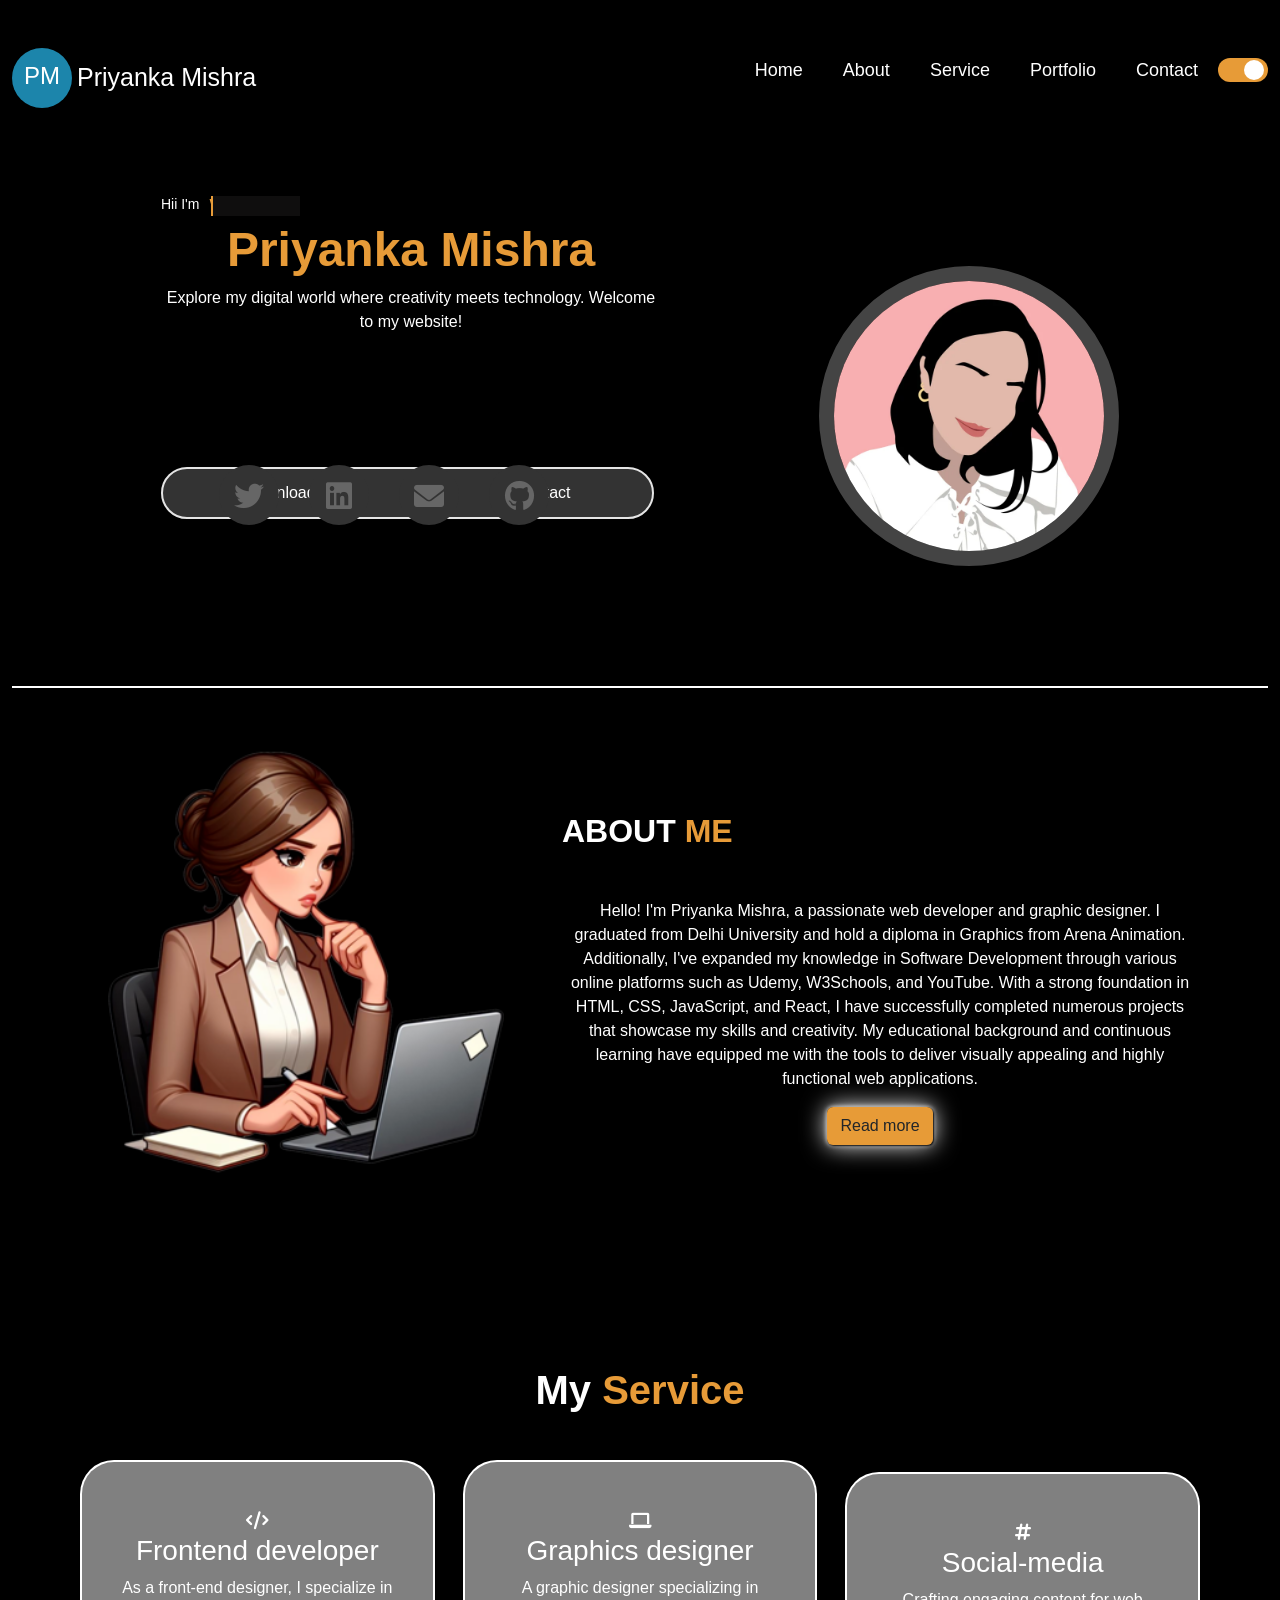
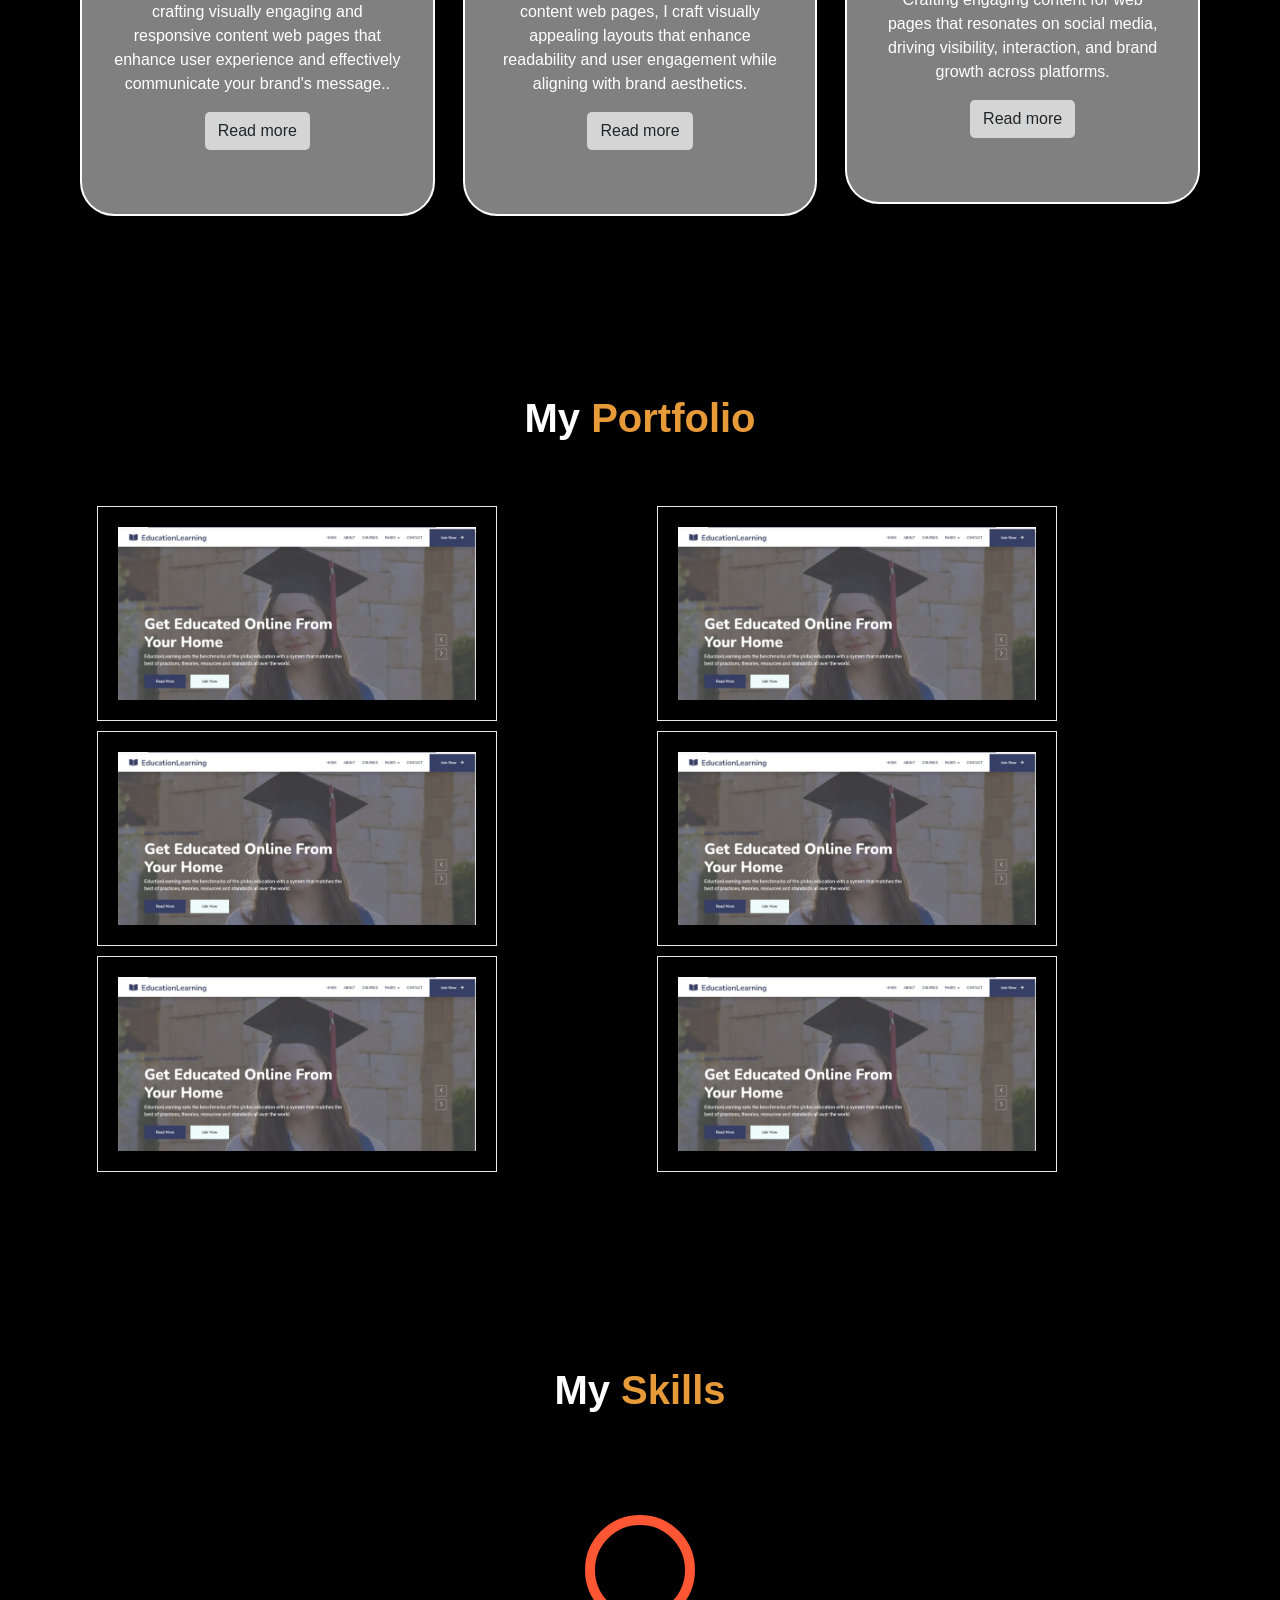
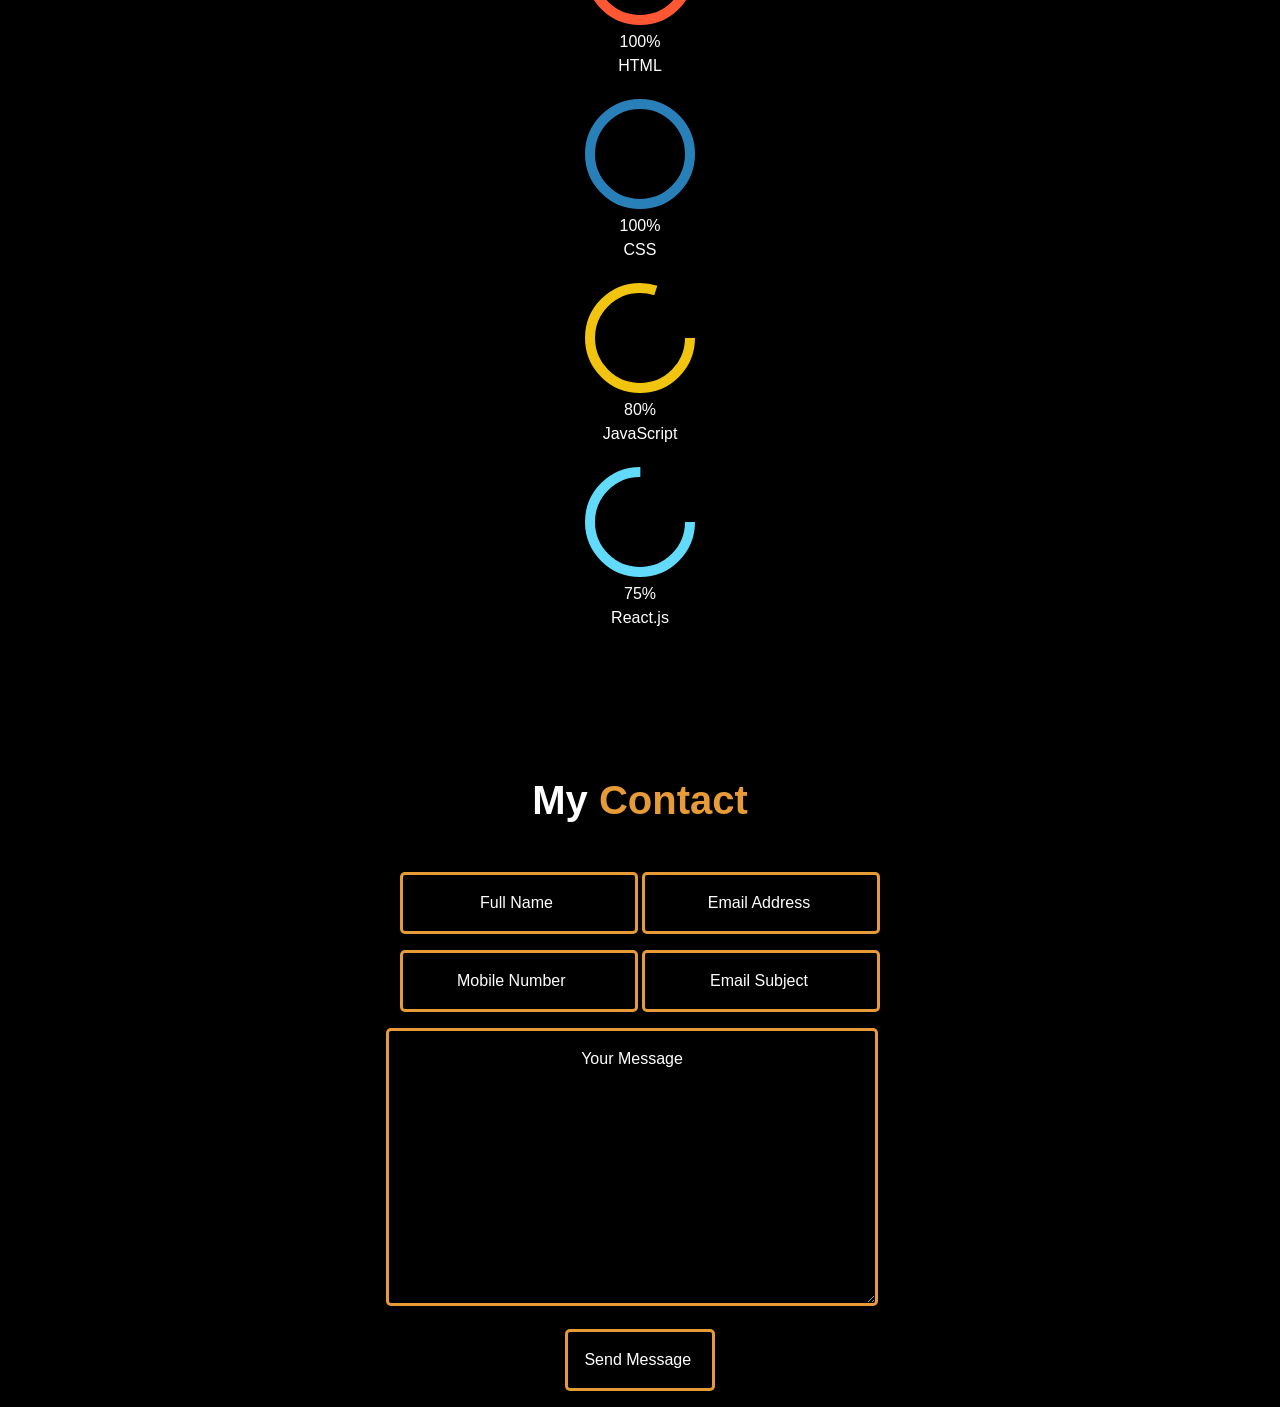
==== commit 5a96458e: "Update index.html" ====
--- a/index.html
+++ b/index.html
@@ -225,7 +225,53 @@
    </div>
    
         </div>
-        <!-- ================ -->
+         <div class="container">
+        <section class="skills-section Portfolio">
+            <h1 class="Portfolio-heading pb-5">My<span> Skills</span>  </h1>
+            <div class="skill-container">
+                <div class="skill">
+                    <div class="outer-circle">
+                        <svg class="progress-ring" width="120" height="120">
+                            <circle class="progress-ring__circle" stroke="#FF5733" stroke-width="10" fill="transparent" r="50" cx="60" cy="60"/>
+                        </svg>
+                        <div class="skill-level" id="html-skill">100%</div>
+                    </div>
+                    <p>HTML</p>
+                </div>
+    
+                <div class="skill">
+                    <div class="outer-circle">
+                        <svg class="progress-ring" width="120" height="120">
+                            <circle class="progress-ring__circle" stroke="#2980B9" stroke-width="10" fill="transparent" r="50" cx="60" cy="60"/>
+                        </svg>
+                        <div class="skill-level" id="css-skill">100%</div>
+                    </div>
+                    <p>CSS</p>
+                </div>
+    
+                <div class="skill">
+                    <div class="outer-circle">
+                        <svg class="progress-ring" width="120" height="120">
+                            <circle class="progress-ring__circle" stroke="#F1C40F" stroke-width="10" fill="transparent" r="50" cx="60" cy="60"/>
+                        </svg>
+                        <div class="skill-level" id="js-skill">80%</div>
+                    </div>
+                    <p>JavaScript</p>
+                </div>
+    
+                <div class="skill">
+                    <div class="outer-circle">
+                        <svg class="progress-ring" width="120" height="120">
+                            <circle class="progress-ring__circle" stroke="#61DAFB" stroke-width="10" fill="transparent" r="50" cx="60" cy="60"/>
+                        </svg>
+                        <div class="skill-level" id="react-skill">75%</div>
+                    </div>
+                    <p>React.js</p>
+                </div>
+            </div>
+        </section>
+        </div>
+        <!-- ================contact========== -->
         <div class="container-fluid">
             <section class="Contact" id="Contact">
                 <h1 class="Contact-heading">My<span> Contact</span>  </h1>
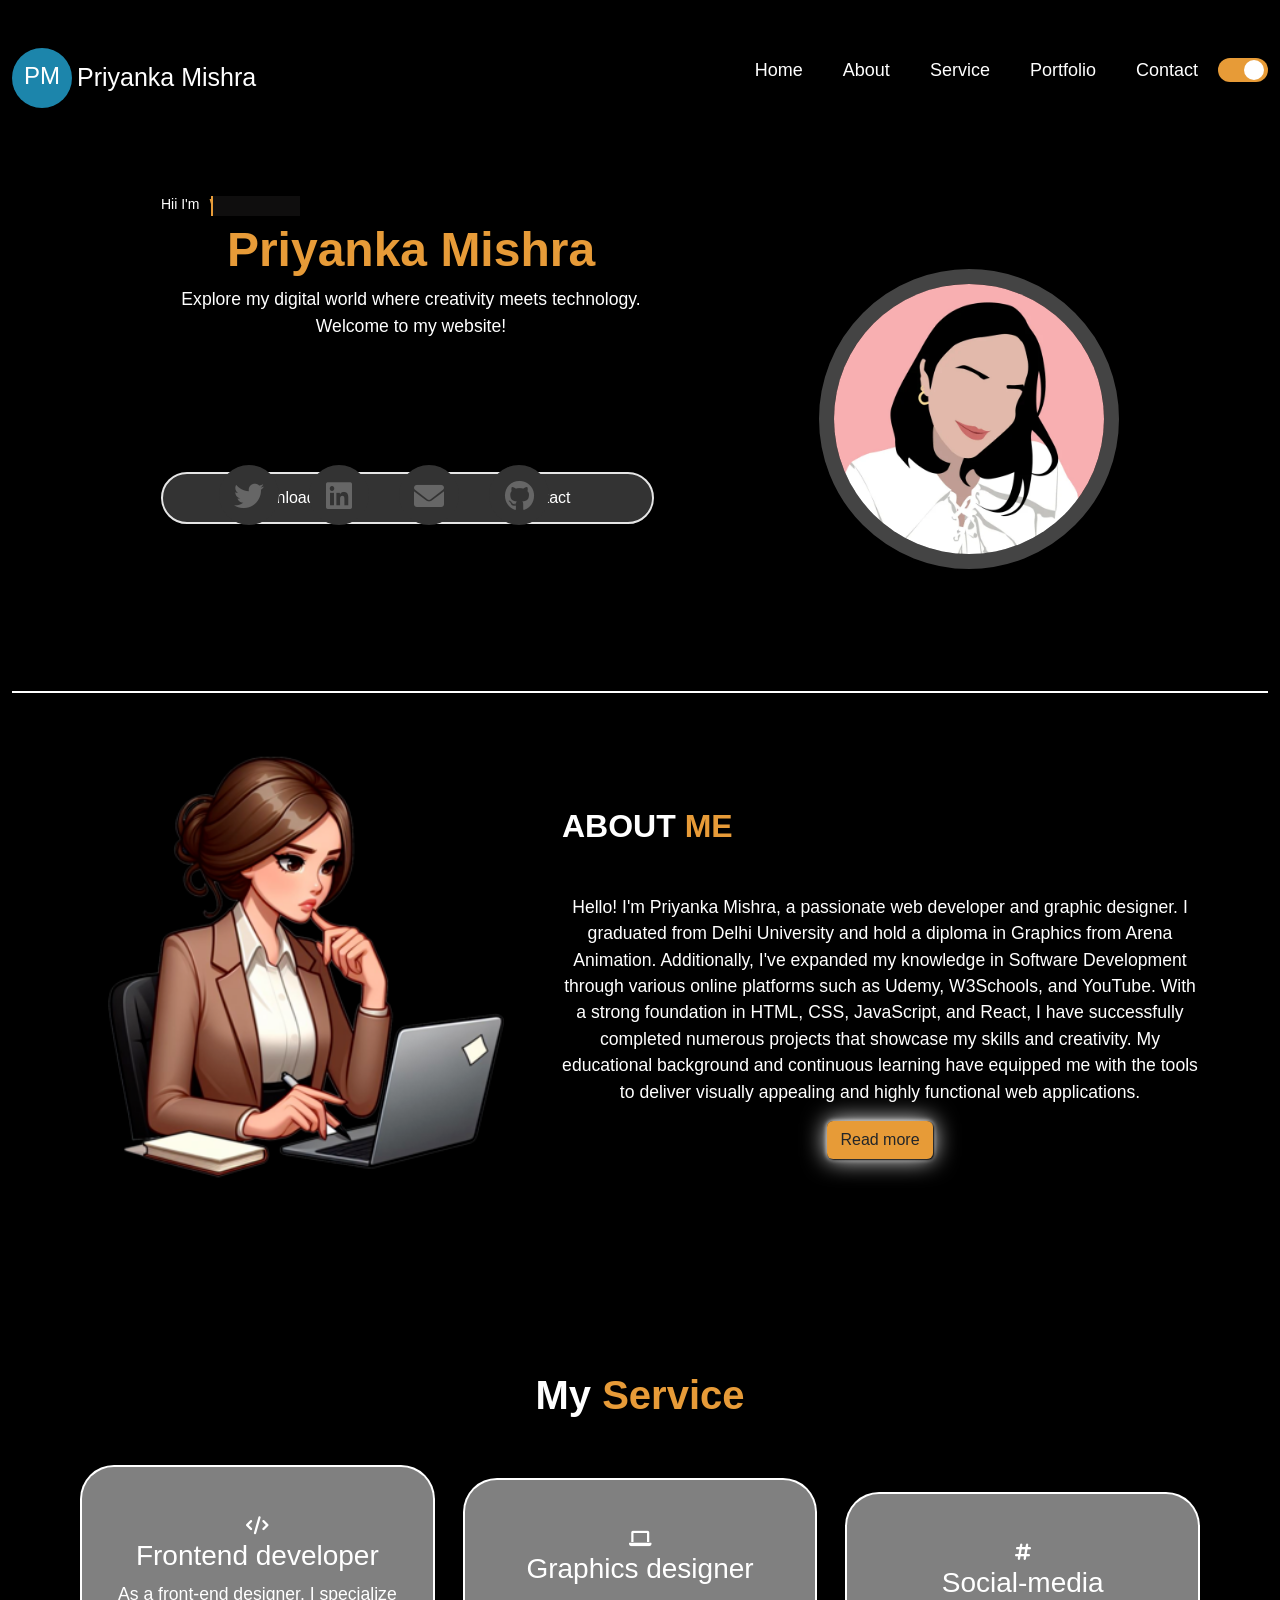
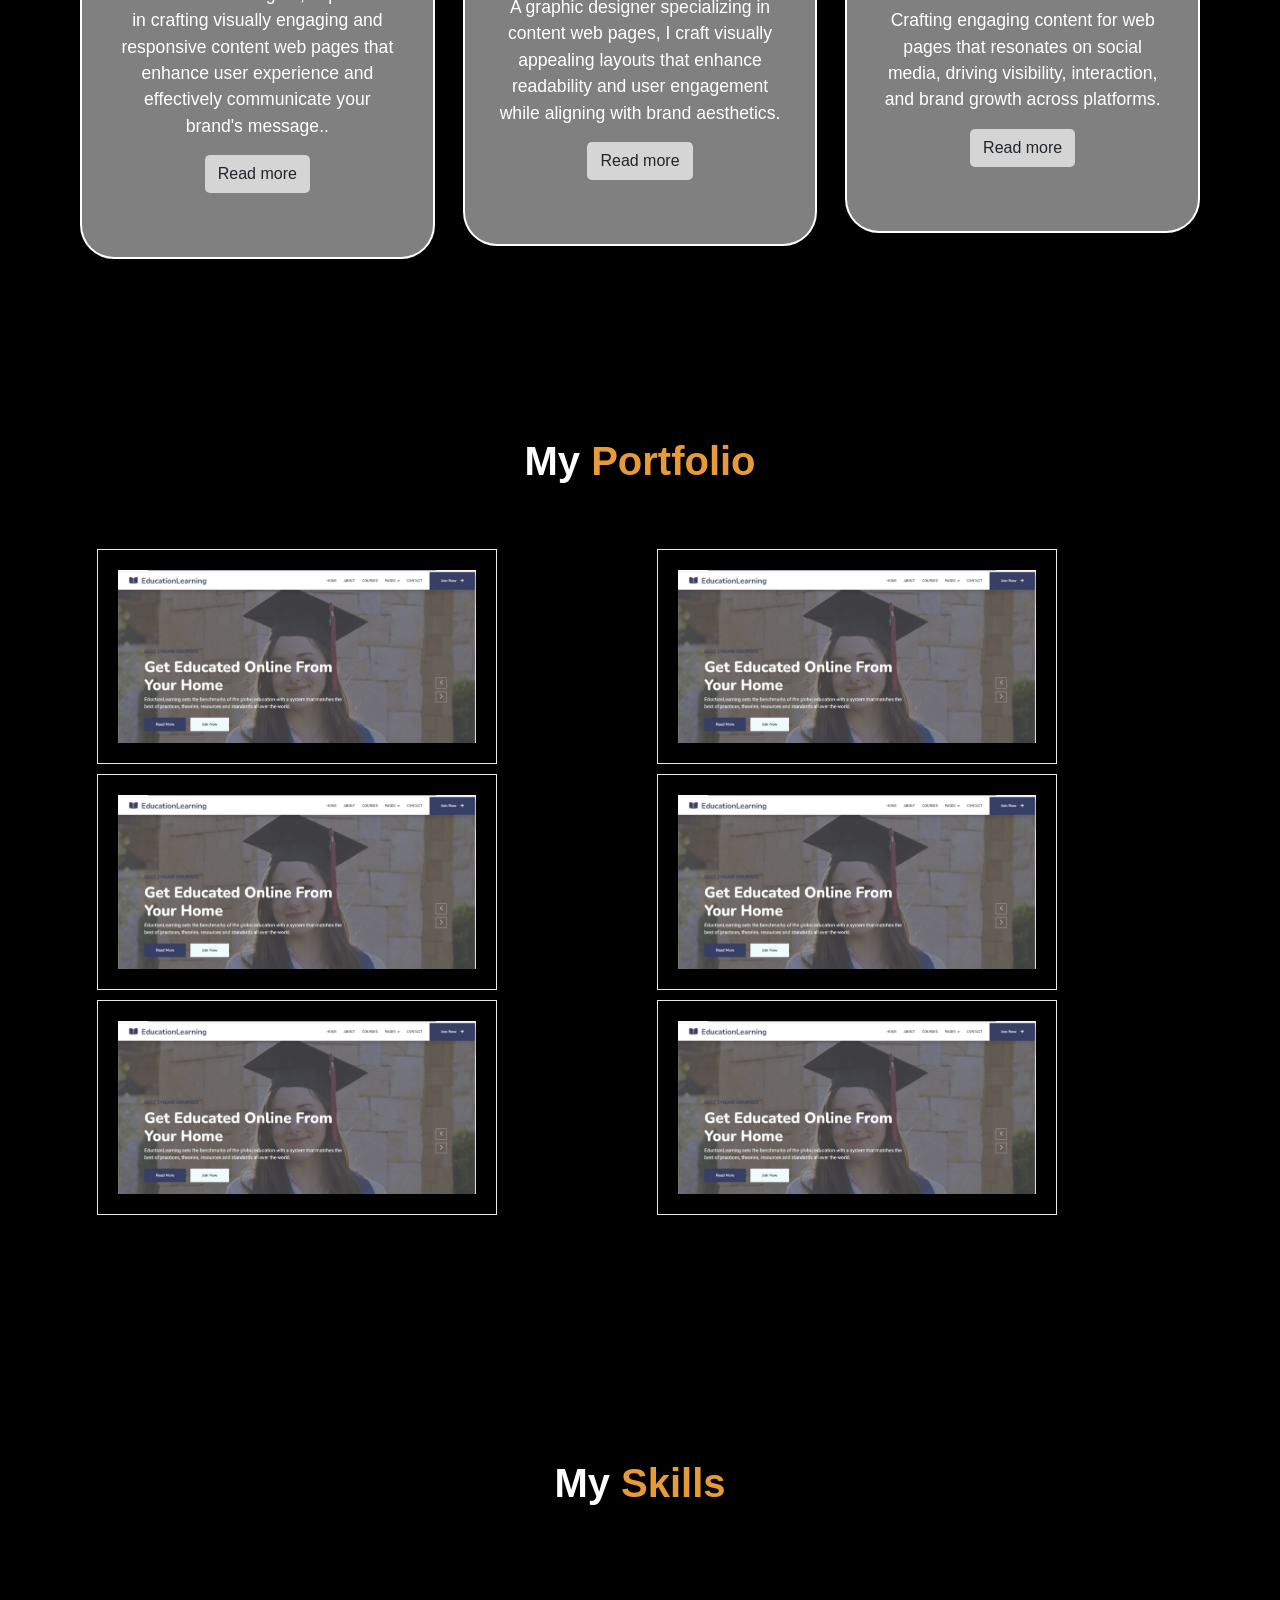
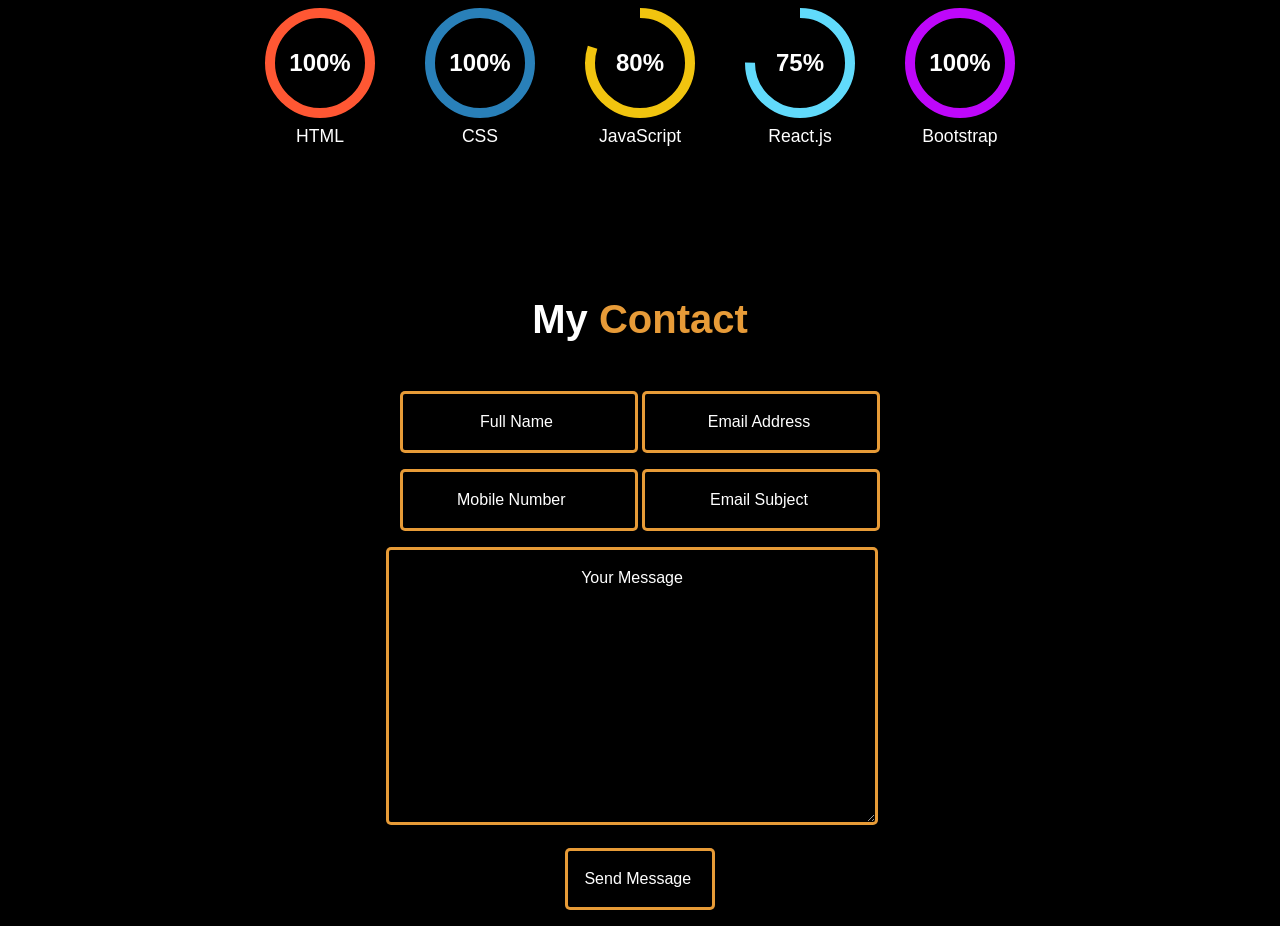
==== commit 5066041a: "Update index.html" ====
--- a/index.html
+++ b/index.html
@@ -225,6 +225,7 @@
    </div>
    
         </div>
+<!--         =====================skills= -->
          <div class="container">
         <section class="skills-section Portfolio">
             <h1 class="Portfolio-heading pb-5">My<span> Skills</span>  </h1>
@@ -268,6 +269,15 @@
                     </div>
                     <p>React.js</p>
                 </div>
+                  <div class="skill">
+              <div class="outer-circle">
+                  <svg class="progress-ring" width="120" height="120">
+                      <circle class="progress-ring__circle" stroke="#be07fa" stroke-width="10" fill="transparent" r="50" cx="60" cy="60"/>
+                  </svg>
+                  <div class="skill-level" id="Boostrap-skill">100%</div>
+              </div>
+              <p>Bootstrap</p>
+          </div>
             </div>
         </section>
         </div>
--- a/style.css
+++ b/style.css
@@ -546,6 +546,69 @@
   transform: translate(-50%, -50%);
   text-align: center;
 }
+/* ==================skills================== */
+
+.skills-section {
+  text-align: center;
+  margin-top: 50px;
+}
+
+h1 {
+  font-size: 2.5rem;
+  margin-bottom: 40px;
+  color: #333;
+}
+
+.skill-container {
+  display: flex;
+  justify-content: center;
+  gap: 40px;
+  flex-wrap: wrap;
+}
+
+.skill {
+  text-align: center;
+  position: relative;
+}
+
+.outer-circle {
+  position: relative;
+  width: 120px;
+  height: 120px;
+}
+
+.progress-ring {
+  transform: rotate(-90deg);
+}
+
+.progress-ring__circle {
+  stroke-dasharray: 314;
+  stroke-dashoffset: 314;
+  transition: stroke-dashoffset 1s ease-out;
+}
+
+.skill-level {
+  position: absolute;
+  top: 50%;
+  left: 50%;
+  transform: translate(-50%, -50%);
+  font-size: 1.5rem;
+  font-weight: bold;
+  /* color: #333; */
+}
+
+p {
+  margin-top: 15px;
+  font-size: 1.1rem;
+  /* color: #555; */
+}
+
+/* Responsive */
+@media (max-width: 768px) {
+  .skill-container {
+      flex-direction: column;
+  }
+}
 
 
 /* Contact====================== */
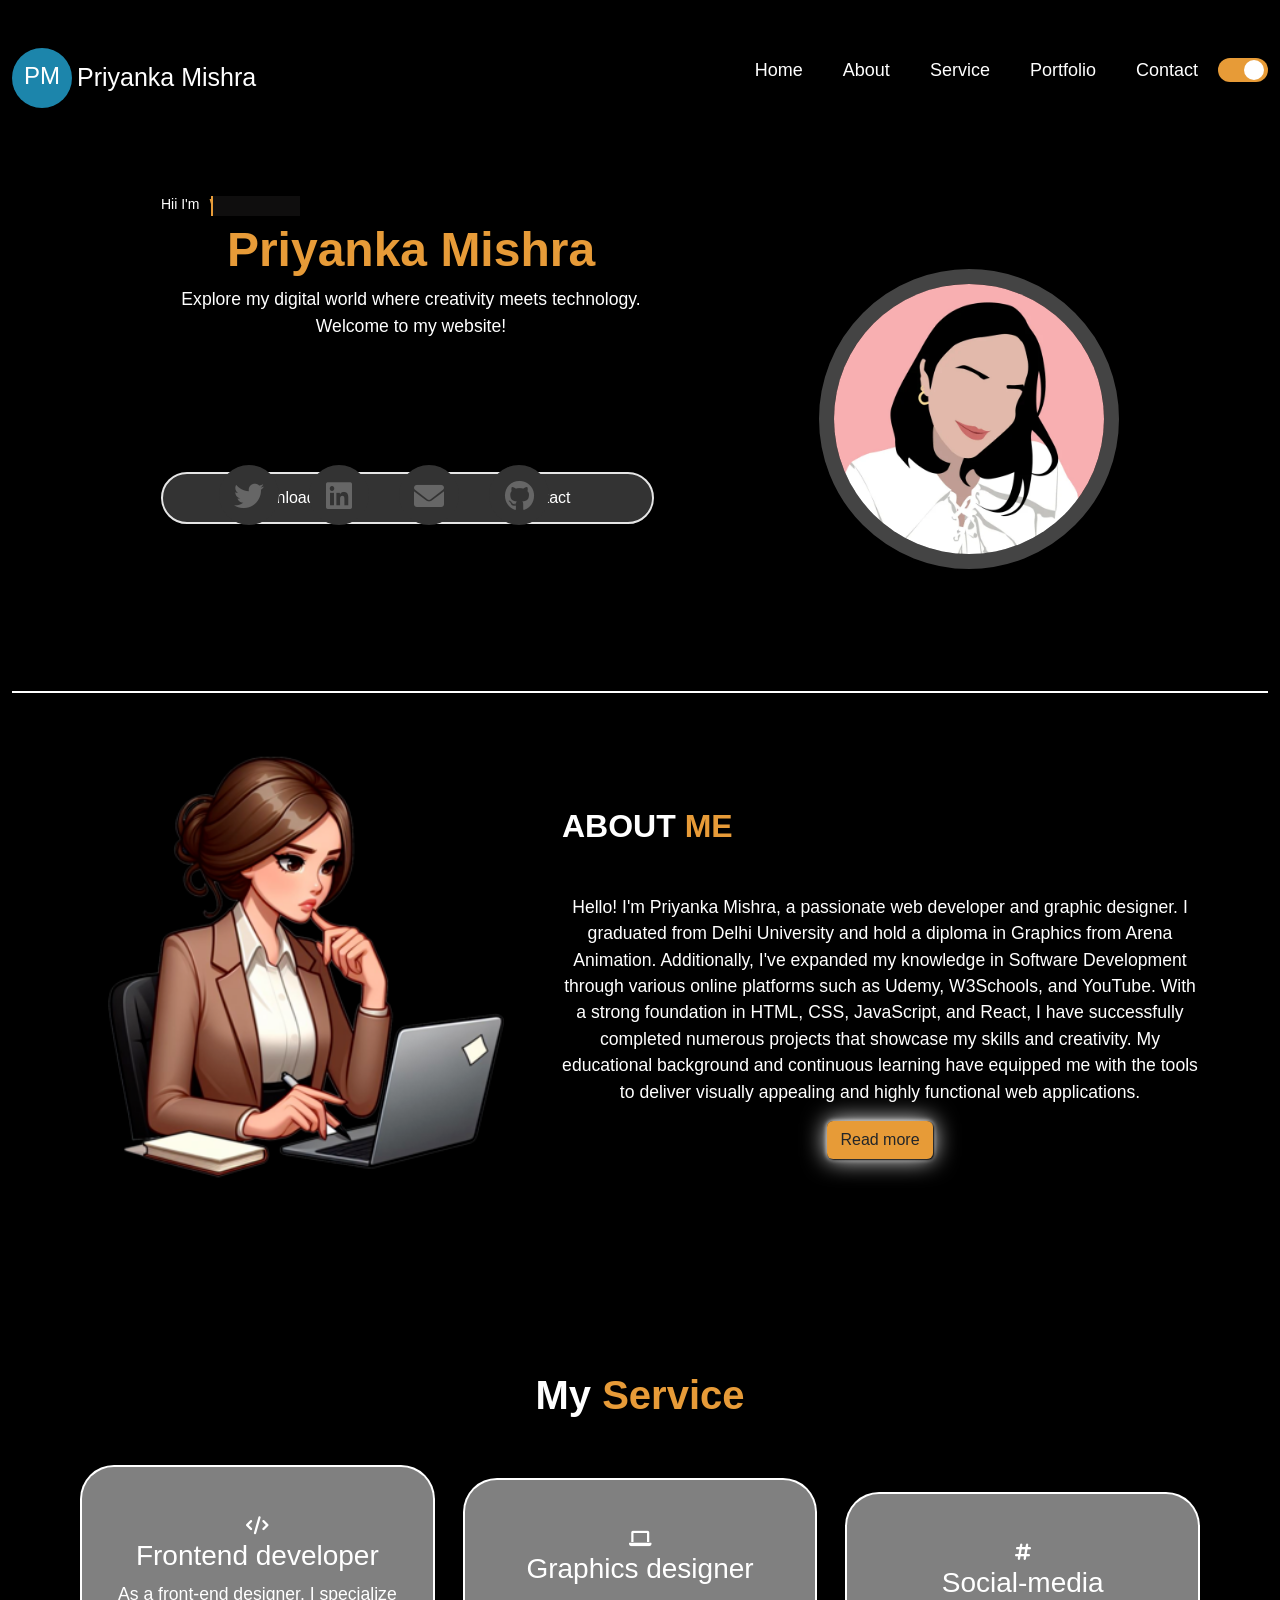
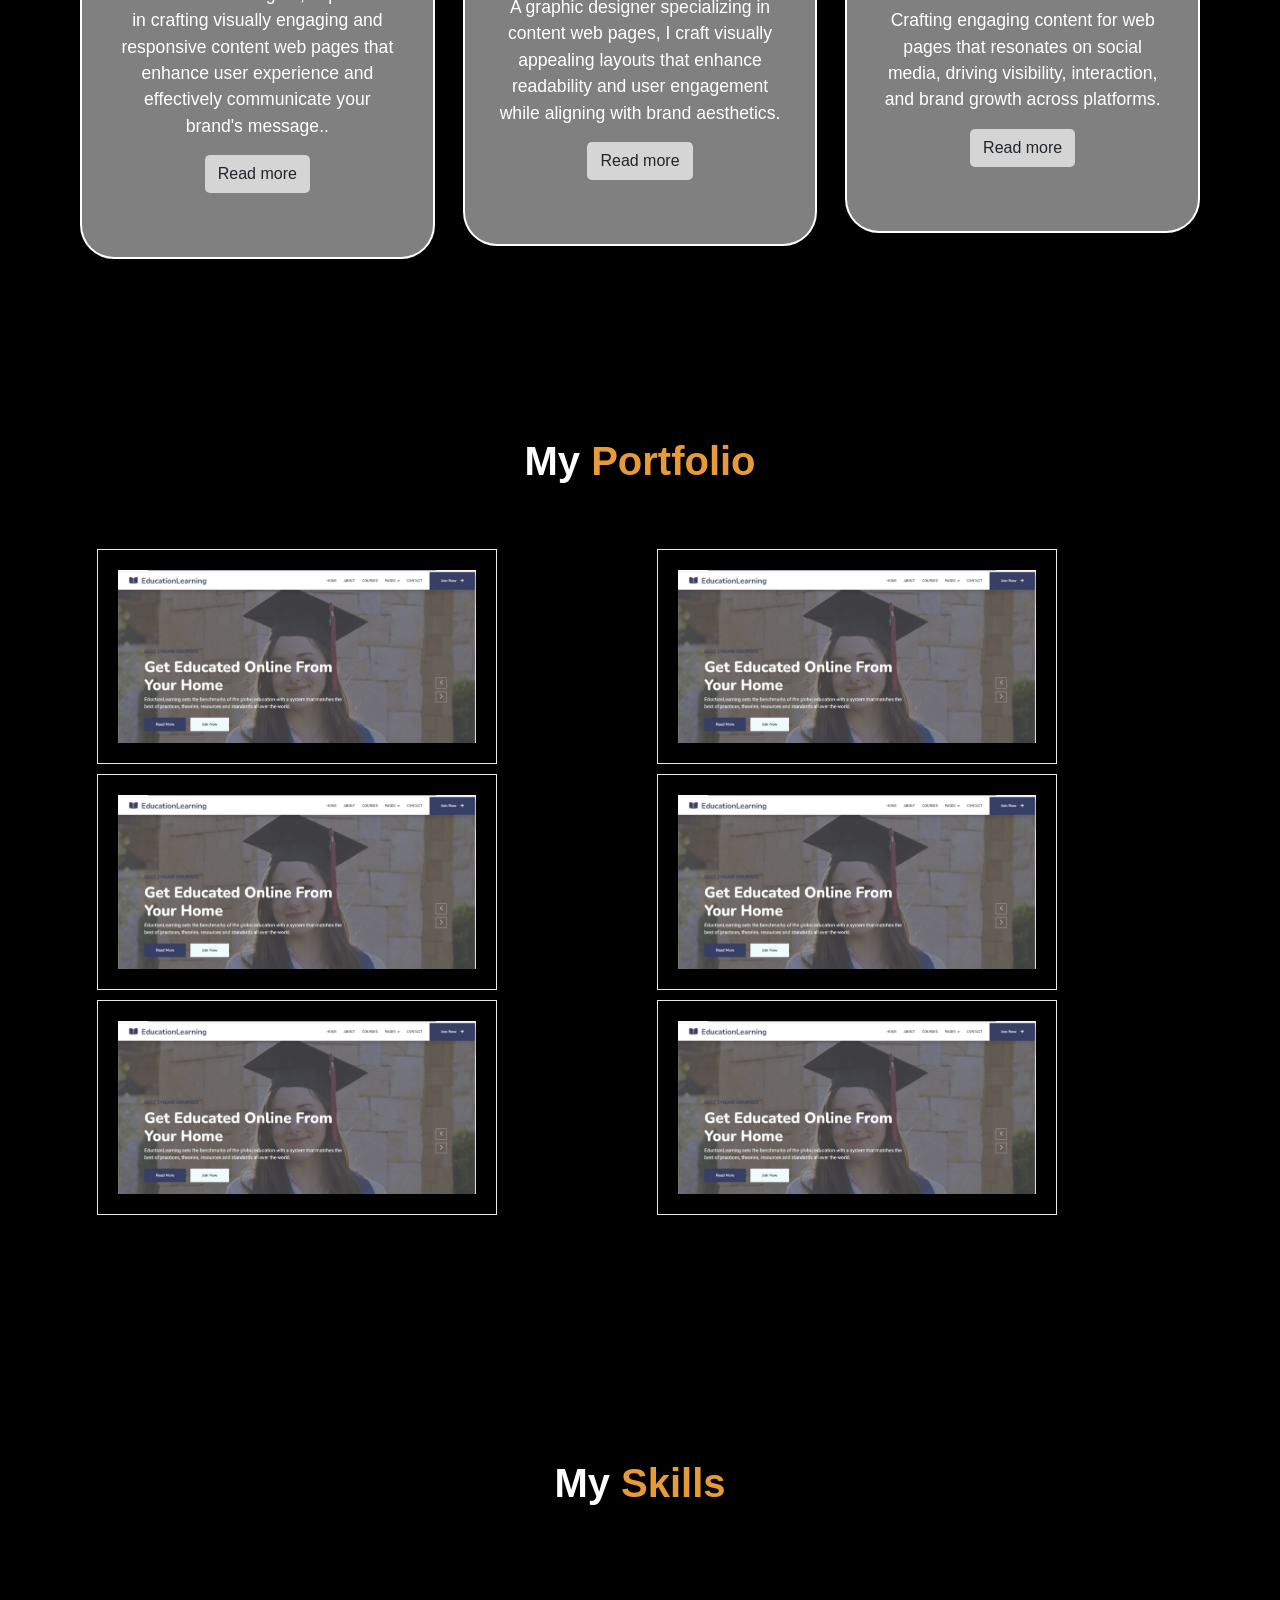
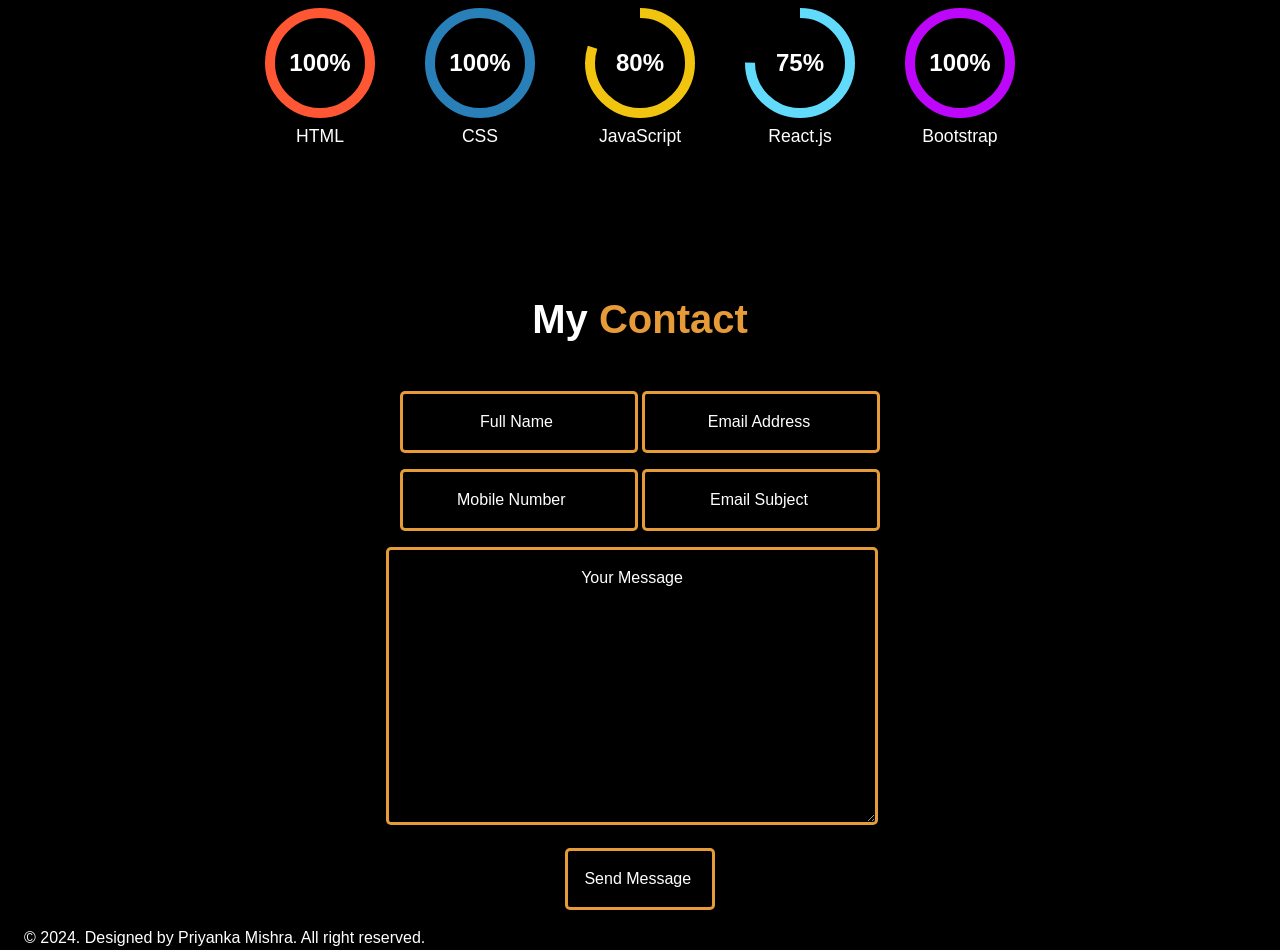
==== commit e031a62f: "Update index.html" ====
--- a/index.html
+++ b/index.html
@@ -300,7 +300,7 @@
 <input type="submit" value="Send Message " class="btn">
 </div>
 </from>
-
+© 2024. Designed by Priyanka Mishra. All right reserved.
 </section>
 
         </div>
